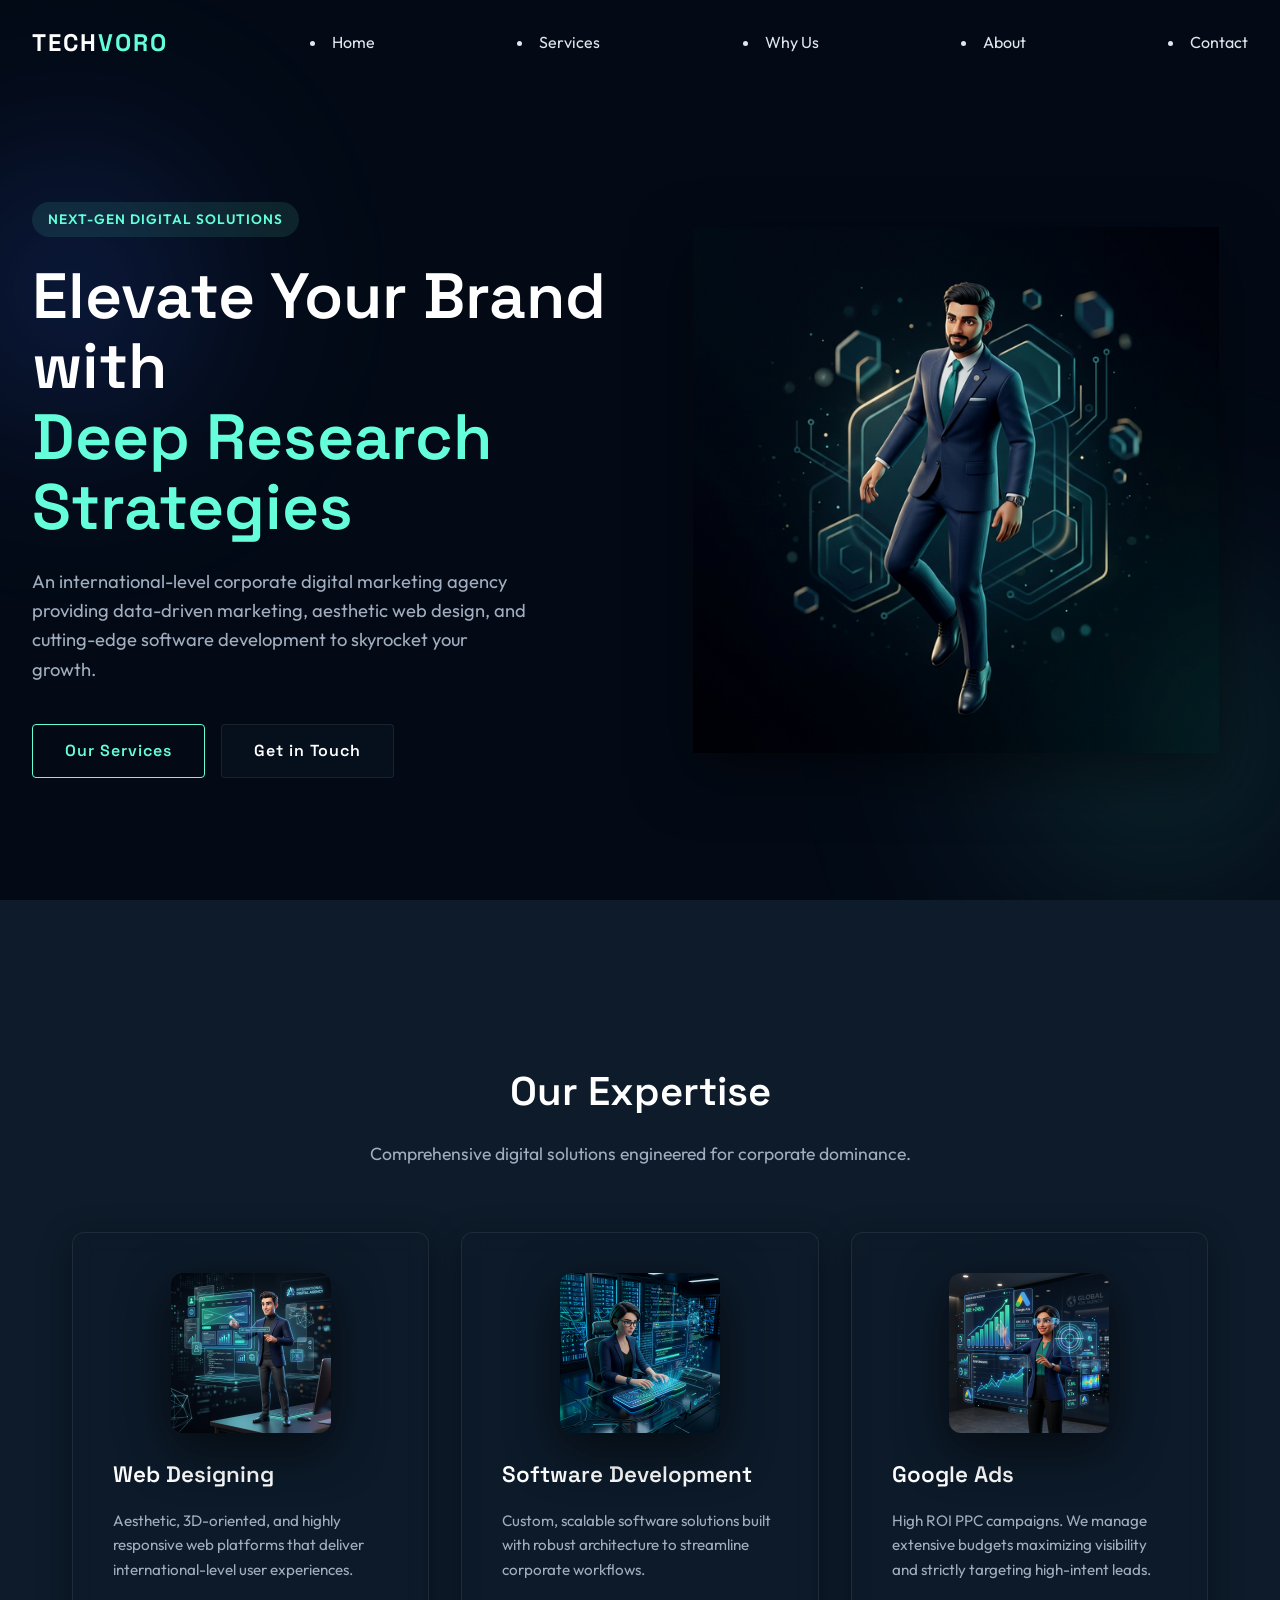
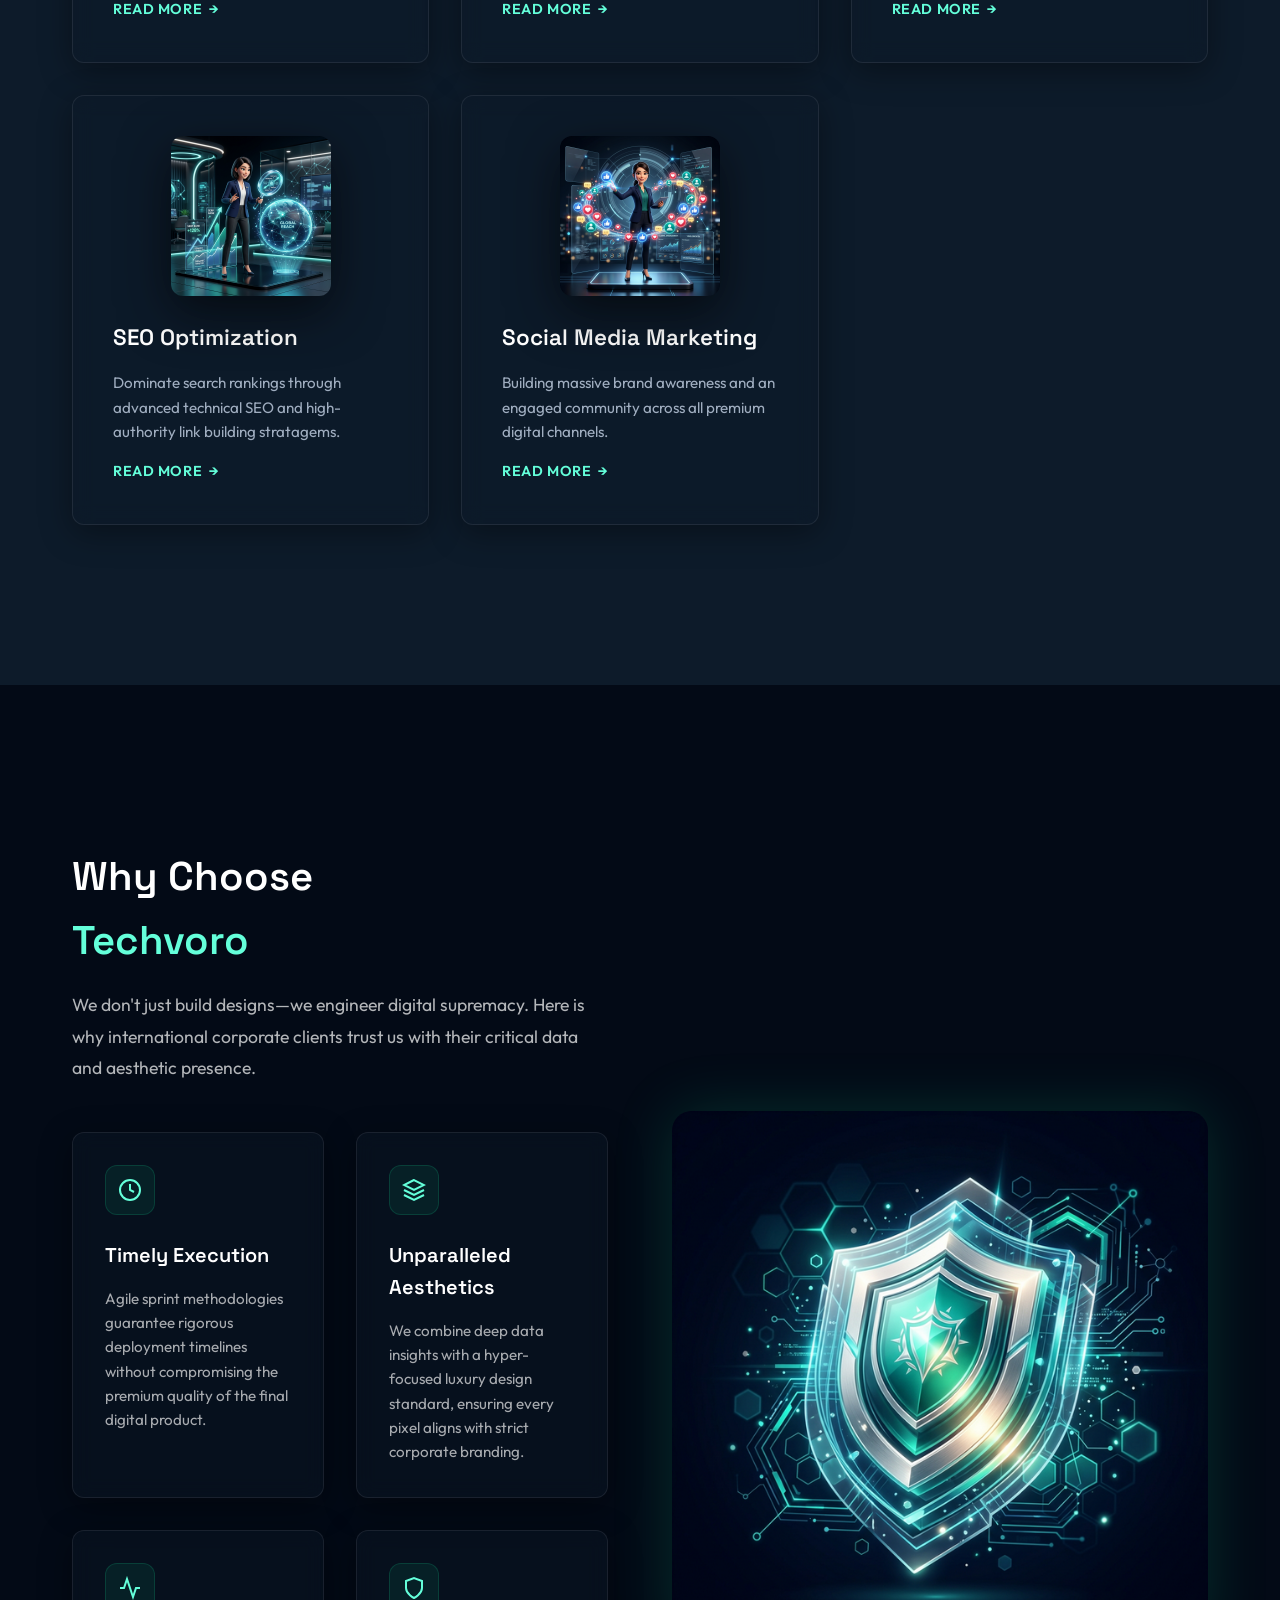
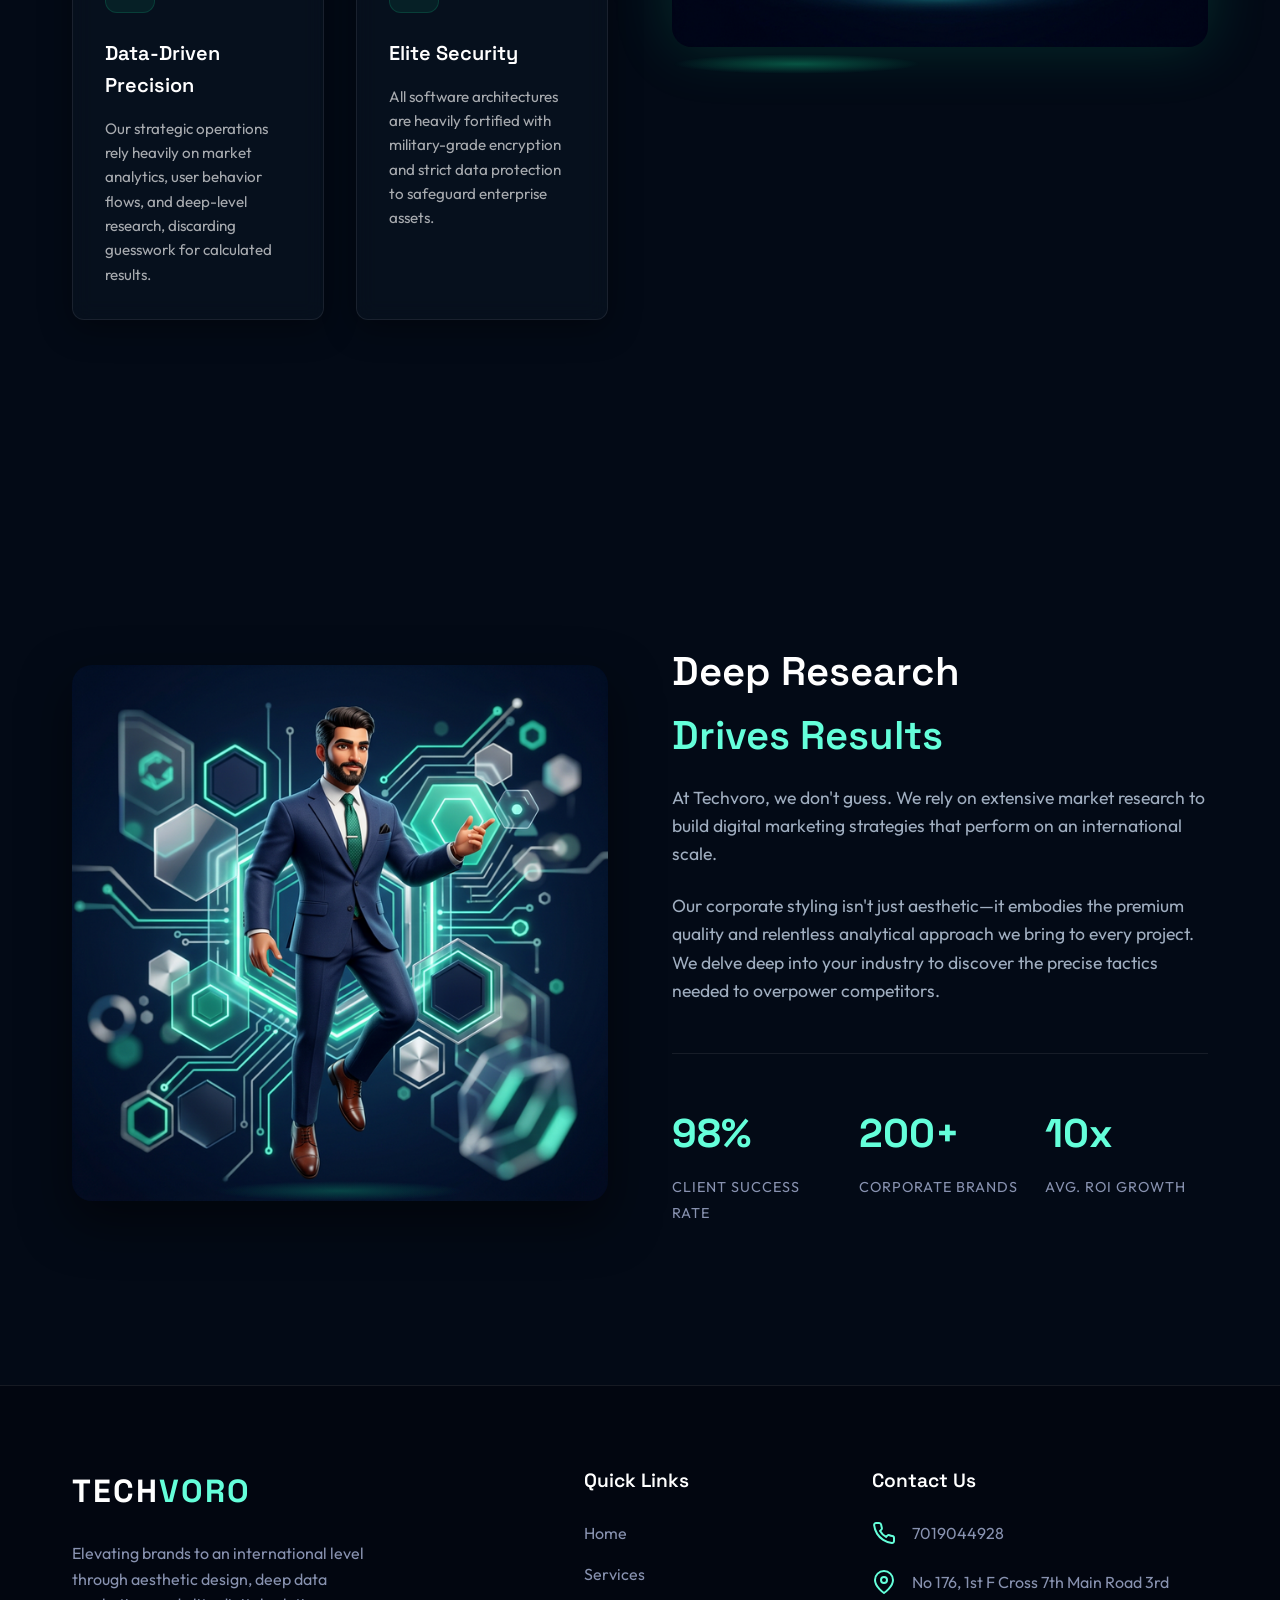
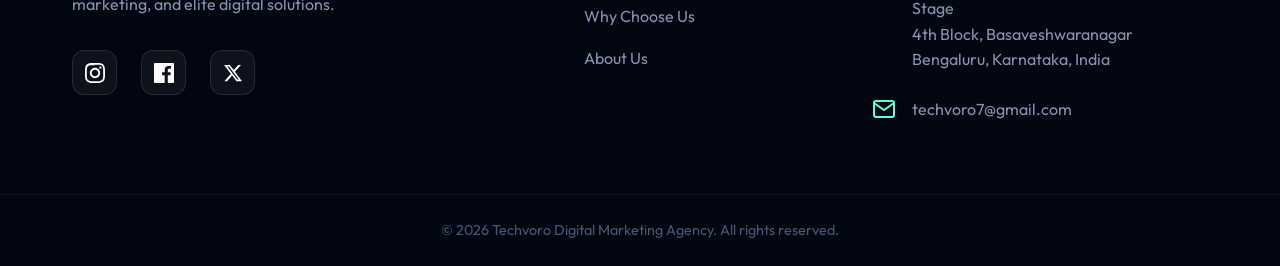
==== index.html @ 204bbf92 "Techvoro website - SEO optimized, techvoro.in domain" ====
<!DOCTYPE html>
<html lang="en">
<head>
    <meta charset="UTF-8">
    <meta name="viewport" content="width=device-width, initial-scale=1.0">

    <!-- ===== PRIMARY SEO TAGS ===== -->
    <title>Techvoro | #1 Web Designing & Digital Marketing Agency in Bangalore</title>
    <meta name="description" content="Techvoro is Bangalore's top digital marketing agency offering premium web designing, social media marketing, SEO optimization, Google Ads & software development. Get found on Google. Call 7019044928.">
    <meta name="keywords" content="web designing company Bangalore, website design Bangalore, digital marketing agency Bangalore, social media marketing Bangalore, SEO company Bangalore, Google Ads agency Bangalore, social media management Bangalore, software development Bangalore, website design company Basaveshwaranagar, best web design Bangalore, social media advertising Bangalore, Instagram marketing Bangalore, Facebook ads Bangalore, LinkedIn marketing Bangalore, local SEO Bangalore, website development company Bangalore">
    <meta name="author" content="Techvoro Digital Marketing Agency">
    <meta name="robots" content="index, follow">
    <meta name="language" content="English">
    <meta name="geo.region" content="IN-KA">
    <meta name="geo.placename" content="Bangalore, Karnataka, India">
    <meta name="geo.position" content="12.9716;77.5946">
    <meta name="ICBM" content="12.9716, 77.5946">

    <!-- ===== CANONICAL URL ===== -->
    <link rel="canonical" href="https://techvoro.in/">

    <!-- ===== OPEN GRAPH (Facebook/WhatsApp sharing) ===== -->
    <meta property="og:type" content="website">
    <meta property="og:url" content="https://techvoro.in/">
    <meta property="og:title" content="Techvoro | #1 Web Designing & Digital Marketing Agency in Bangalore">
    <meta property="og:description" content="Premium web design, social media marketing, SEO & Google Ads in Bangalore. 200+ brands elevated. Call 7019044928.">
    <meta property="og:image" content="https://techvoro.in/assets/images/og-image.png">
    <meta property="og:locale" content="en_IN">
    <meta property="og:site_name" content="Techvoro">

    <!-- ===== TWITTER CARD ===== -->
    <meta name="twitter:card" content="summary_large_image">
    <meta name="twitter:title" content="Techvoro | Digital Marketing Agency Bangalore">
    <meta name="twitter:description" content="Web designing, social media marketing & SEO in Bangalore. Get your business ranked on Google today.">

    <!-- ===== LOCAL BUSINESS JSON-LD SCHEMA ===== -->
    <script type="application/ld+json">
    {
      "@context": "https://schema.org",
      "@type": "LocalBusiness",
      "@id": "https://techvoro.in/",
      "name": "Techvoro Digital Marketing Agency",
      "alternateName": "Techvoro",
      "description": "Techvoro is a premium digital marketing agency in Bangalore offering web designing, social media marketing, SEO optimization, Google Ads management and software development services.",
      "url": "https://techvoro.in",
      "telephone": "+917019044928",
      "email": "techvoro7@gmail.com",
      "foundingDate": "2020",
      "address": {
        "@type": "PostalAddress",
        "streetAddress": "No 176, 1st F Cross 7th Main Road, 3rd Stage, 4th Block",
        "addressLocality": "Basaveshwaranagar",
        "addressRegion": "Karnataka",
        "postalCode": "560079",
        "addressCountry": "IN"
      },
      "geo": {
        "@type": "GeoCoordinates",
        "latitude": 12.9716,
        "longitude": 77.5946
      },
      "openingHoursSpecification": {
        "@type": "OpeningHoursSpecification",
        "dayOfWeek": ["Monday","Tuesday","Wednesday","Thursday","Friday","Saturday"],
        "opens": "09:00",
        "closes": "19:00"
      },
      "serviceArea": {
        "@type": "City",
        "name": "Bangalore"
      },
      "areaServed": ["Bangalore", "Basaveshwaranagar", "Bengaluru", "Karnataka", "India"],
      "priceRange": "₹₹",
      "currenciesAccepted": "INR",
      "paymentAccepted": "Cash, UPI, Bank Transfer",
      "sameAs": [
        "https://www.instagram.com/techvoro/"
      ],
      "hasOfferCatalog": {
        "@type": "OfferCatalog",
        "name": "Digital Marketing Services",
        "itemListElement": [
          {"@type": "Offer", "itemOffered": {"@type": "Service", "name": "Web Designing", "description": "Premium corporate website design with 3D elements, glassmorphism and dark themes"}},
          {"@type": "Offer", "itemOffered": {"@type": "Service", "name": "Social Media Marketing", "description": "Full social media management, content creation and paid advertising on Instagram, Facebook, LinkedIn"}},
          {"@type": "Offer", "itemOffered": {"@type": "Service", "name": "SEO Optimization", "description": "Technical SEO, on-page and off-page optimization to rank your website on Google"}},
          {"@type": "Offer", "itemOffered": {"@type": "Service", "name": "Google Ads", "description": "High-ROI PPC campaigns on Google Search and Display network"}},
          {"@type": "Offer", "itemOffered": {"@type": "Service", "name": "Software Development", "description": "Custom software, web apps and SaaS platform development"}}
        ]
      },
      "aggregateRating": {
        "@type": "AggregateRating",
        "ratingValue": "5.0",
        "bestRating": "5",
        "worstRating": "1",
        "ratingCount": "47"
      }
    }
    </script>

    <!-- ===== WEBSITE SCHEMA ===== -->
    <script type="application/ld+json">
    {
      "@context": "https://schema.org",
      "@type": "WebSite",
      "url": "https://techvoro.in",
      "name": "Techvoro",
      "description": "Digital Marketing Agency in Bangalore – Web Design, SEO, Social Media Marketing",
      "potentialAction": {
        "@type": "SearchAction",
        "target": "https://techvoro.in/?s={search_term_string}",
        "query-input": "required name=search_term_string"
      }
    }
    </script>

    <link rel="preconnect" href="https://fonts.googleapis.com">
    <link rel="preconnect" href="https://fonts.gstatic.com" crossorigin>
    <link href="https://fonts.googleapis.com/css2?family=Outfit:wght@300;400;600;700&family=Space+Grotesk:wght@400;600&display=swap" rel="stylesheet">
    <link rel="stylesheet" href="css/style.css">
    <script src="js/main.js" defer></script>
</head>
<body>

    <!-- Navigation -->
    <nav id="navbar" class="glass-nav">
        <div class="nav-container">
            <a href="#" class="logo">TECH<span>VORO</span></a>
                <li><a href="#home">Home</a></li>
                <li><a href="#services">Services</a></li>
                <li><a href="#why-us">Why Us</a></li>
                <li><a href="#about">About</a></li>
                <li><a href="#contact">Contact</a></li>
            </ul>
        </div>
    </nav>

    <!-- Hero Section -->
    <section id="home" class="hero-section">
        <div class="hero-background-elements">
            <!-- Decorative 3D elements will be added via CSS -->
            <div class="bg-shape circle"></div>
            <div class="bg-shape polygon"></div>
        </div>
        
        <div class="hero-content">
            <div class="hero-text fade-in-up">
                <div class="badge">Next-Gen Digital Solutions</div>
                <h1>Elevate Your Brand with <br><span class="accent">Deep Research Strategies</span></h1>
                <p>An international-level corporate digital marketing agency providing data-driven marketing, aesthetic web design, and cutting-edge software development to skyrocket your growth.</p>
                <div class="hero-actions">
                    <a href="#services" class="btn btn-primary">Our Services</a>
                    <a href="#contact" class="btn btn-secondary">Get in Touch</a>
                </div>
            </div>
            
            <div class="hero-graphics">
                <div class="avatar-container">
                    <div class="avatar-ring"></div>
                    <img src="assets/images/avatar.png" alt="Techvoro 3D Avatar" class="floating-avatar">
                    <div class="glow-underneath"></div>
                    <div class="chat-bubble">
                        <span class="typing-dot"></span><span class="typing-dot"></span><span class="typing-dot"></span>
                        <a href="https://wa.me/917019044928?text=Hey%20Techvoro,%20I'm%20interested%20in%20your%20services!" target="_blank" class="chat-text">Hey boss, how can I help you?</a>
                    </div>
                </div>
            </div>
        </div>
    </section>

    <!-- Services Section -->
    <section id="services" class="services-section section-padding">
        <div class="section-header text-center fade-in-up">
            <h2 class="section-title">Our Expertise</h2>
            <p class="section-subtitle">Comprehensive digital solutions engineered for corporate dominance.</p>
        </div>
        
        <div class="services-grid container">
            <!-- Service 1 -->
            <a href="web-designing.html" class="service-card-link">
                <div class="service-card glass-card fade-in-up" data-delay="100">
                    <div class="service-img-container">
                        <img src="assets/images/human_web_design.png" alt="Web Designing Company Bangalore - Techvoro" class="service-3d-img" loading="lazy">
                    </div>
                    <h3>Web Designing</h3>
                    <p>Aesthetic, 3D-oriented, and highly responsive web platforms that deliver international-level user experiences.</p>
                    <span class="read-more">Read More <span class="arrow">→</span></span>
                </div>
            </a>
            
            <!-- Service 2 -->
            <a href="software-development.html" class="service-card-link">
                <div class="service-card glass-card fade-in-up" data-delay="200">
                    <div class="service-img-container">
                        <img src="assets/images/human_software_dev.png" alt="Software Development Company Bangalore - Techvoro" class="service-3d-img" loading="lazy">
                    </div>
                    <h3>Software Development</h3>
                    <p>Custom, scalable software solutions built with robust architecture to streamline corporate workflows.</p>
                    <span class="read-more">Read More <span class="arrow">→</span></span>
                </div>
            </a>
            
            <!-- Service 3 -->
            <a href="google-ads.html" class="service-card-link">
                <div class="service-card glass-card fade-in-up" data-delay="300">
                    <div class="service-img-container">
                        <img src="assets/images/human_google_ads.png" alt="Google Ads Agency Bangalore - Techvoro" class="service-3d-img" loading="lazy">
                    </div>
                    <h3>Google Ads</h3>
                    <p>High ROI PPC campaigns. We manage extensive budgets maximizing visibility and strictly targeting high-intent leads.</p>
                    <span class="read-more">Read More <span class="arrow">→</span></span>
                </div>
            </a>
            
             <!-- Service 4 -->
            <a href="seo-optimization.html" class="service-card-link">
                <div class="service-card glass-card fade-in-up" data-delay="400">
                    <div class="service-img-container">
                        <img src="assets/images/human_seo.png" alt="SEO Company Bangalore - Techvoro" class="service-3d-img" loading="lazy">
                    </div>
                    <h3>SEO Optimization</h3>
                    <p>Dominate search rankings through advanced technical SEO and high-authority link building stratagems.</p>
                    <span class="read-more">Read More <span class="arrow">→</span></span>
                </div>
            </a>
            
             <!-- Service 5 -->
            <a href="social-media-marketing.html" class="service-card-link">
                <div class="service-card glass-card fade-in-up" data-delay="500">
                    <div class="service-img-container">
                        <img src="assets/images/human_smm.png" alt="Human Social Media Marketing 3D Icon" class="service-3d-img">
                    </div>
                    <h3>Social Media Marketing</h3>
                    <p>Building massive brand awareness and an engaged community across all premium digital channels.</p>
                    <span class="read-more">Read More <span class="arrow">→</span></span>
                </div>
            </a>
        </div>
    </section>

    <!-- Why Choose Us Section -->
    <section id="why-us" class="why-us-section section-padding">
        <div class="container why-us-container">
            <div class="why-us-content fade-in-up">
                <h2 class="section-title">Why Choose <br><span class="accent">Techvoro</span></h2>
                <p class="section-subtitle">We don't just build designs—we engineer digital supremacy. Here is why international corporate clients trust us with their critical data and aesthetic presence.</p>
                <div class="why-grid">
                    <div class="why-card glass-card">
                        <div class="icon-wrapper">
                            <svg viewBox="0 0 24 24" fill="none" stroke="currentColor" stroke-width="2"><circle cx="12" cy="12" r="10"></circle><polyline points="12 6 12 12 16 14"></polyline></svg>
                        </div>
                        <h3>Timely Execution</h3>
                        <p>Agile sprint methodologies guarantee rigorous deployment timelines without compromising the premium quality of the final digital product.</p>
                    </div>
                    <div class="why-card glass-card">
                        <div class="icon-wrapper">
                            <svg viewBox="0 0 24 24" fill="none" stroke="currentColor" stroke-width="2"><path d="M12 2L2 7l10 5 10-5-10-5zM2 17l10 5 10-5M2 12l10 5 10-5"></path></svg>
                        </div>
                        <h3>Unparalleled Aesthetics</h3>
                        <p>We combine deep data insights with a hyper-focused luxury design standard, ensuring every pixel aligns with strict corporate branding.</p>
                    </div>
                    <div class="why-card glass-card">
                        <div class="icon-wrapper">
                            <svg viewBox="0 0 24 24" fill="none" stroke="currentColor" stroke-width="2"><polyline points="22 12 18 12 15 21 9 3 6 12 2 12"></polyline></svg>
                        </div>
                        <h3>Data-Driven Precision</h3>
                        <p>Our strategic operations rely heavily on market analytics, user behavior flows, and deep-level research, discarding guesswork for calculated results.</p>
                    </div>
                    <div class="why-card glass-card">
                        <div class="icon-wrapper">
                            <svg viewBox="0 0 24 24" fill="none" stroke="currentColor" stroke-width="2"><path d="M12 22s8-4 8-10V5l-8-3-8 3v7c0 6 8 10 8 10z"></path></svg>
                        </div>
                        <h3>Elite Security</h3>
                        <p>All software architectures are heavily fortified with military-grade encryption and strict data protection to safeguard enterprise assets.</p>
                    </div>
                </div>
            </div>
            <div class="why-us-image-container fade-in-up" data-delay="300">
                <div class="interactive-shield-3d wrapper-3d" style="perspective: 1000px; transform-style: preserve-3d;">
                    <img src="assets/images/why_us_shield.png" alt="Premium 3D Tech Shield" class="shield-img" style="max-width: 100%; border-radius: 20px; box-shadow: 0 0 60px rgba(16, 185, 129, 0.2), inset 0 0 20px rgba(255, 255, 255, 0.05); transition: transform 0.5s ease-out;">
                    <div class="glow-underneath shield-glow" style="bottom: -20px; background: radial-gradient(ellipse at center, rgba(16, 185, 129, 0.4) 0%, rgba(0,0,0,0) 70%);"></div>
                </div>
            </div>
        </div>
    </section>

    <!-- Research / About Section -->
    <section id="about" class="about-section section-padding">
        <div class="container about-container">
            <div class="about-images fade-in-up">
                <!-- Luxury 3D Avatar -->
                <div class="avatar-container" style="pointer-events: none;">
                    <img src="assets/images/about_avatar.png" alt="Luxury 3D Avatar" style="max-width: 100%; border-radius: 20px; box-shadow: 0 20px 50px rgba(0,0,0,0.5);">
                    <div class="glow-underneath" style="bottom: 0px; background: radial-gradient(ellipse at center, rgba(16, 185, 129, 0.3) 0%, rgba(0,0,0,0) 70%);"></div>
                </div>
            </div>
            <div class="about-text fade-in-up">
                <h2 class="section-title">Deep Research <br> <span class="accent">Drives Results</span></h2>
                <p>At Techvoro, we don't guess. We rely on extensive market research to build digital marketing strategies that perform on an international scale.</p>
                <p>Our corporate styling isn't just aesthetic—it embodies the premium quality and relentless analytical approach we bring to every project. We delve deep into your industry to discover the precise tactics needed to overpower competitors.</p>
                
                <ul class="stats-list">
                    <li>
                        <span class="stat-num">98%</span>
                        <span class="stat-label">Client Success Rate</span>
                    </li>
                    <li>
                        <span class="stat-num">200+</span>
                        <span class="stat-label">Corporate Brands</span>
                    </li>
                    <li>
                        <span class="stat-num">10x</span>
                        <span class="stat-label">Avg. ROI Growth</span>
                    </li>
                </ul>
            </div>
        </div>
    </section>

    <!-- Contact & Footer Section -->
    <footer id="contact" class="footer-section">
        <div class="container footer-content fade-in-up">
            <div class="footer-brand">
                <h2 class="logo large-logo">TECH<span>VORO</span></h2>
                <p class="company-desc">Elevating brands to an international level through aesthetic design, deep data marketing, and elite digital solutions.</p>
                <!-- Horizontal Social Media Bar -->
                <div class="social-bar">
                    <a href="https://www.instagram.com/techvoro/" target="_blank" class="social-link" title="Instagram">
                        <svg viewBox="0 0 24 24"><path d="M12 2.163c3.204 0 3.584.012 4.85.07 3.252.148 4.771 1.691 4.919 4.919.058 1.265.069 1.645.069 4.849 0 3.205-.012 3.584-.069 4.849-.149 3.225-1.664 4.771-4.919 4.919-1.266.058-1.644.07-4.85.07-3.204 0-3.584-.012-4.849-.07-3.26-.149-4.771-1.699-4.919-4.92-.058-1.265-.07-1.644-.07-4.849 0-3.204.013-3.04.07-4.349.148-3.225 1.664-4.771 4.919-4.919 1.266-.057 1.645-.069 4.849-.069zm0-2.163c-3.259 0-3.667.014-4.947.072-4.358.2-6.78 2.618-6.98 6.98-.059 1.281-.073 1.689-.073 4.948 0 3.259.014 3.668.072 4.948.2 4.358 2.618 6.78 6.98 6.98 1.281.058 1.689.072 4.948.072 3.259 0 3.668-.014 4.948-.072 4.354-.2 6.782-2.618 6.979-6.98.059-1.28.073-1.689.073-4.948 0-3.259-.014-3.667-.072-4.947-.196-4.354-2.617-6.78-6.979-6.98-1.281-.059-1.69-.073-4.949-.073zm0 5.838c-3.403 0-6.162 2.759-6.162 6.162s2.759 6.163 6.162 6.163 6.162-2.759 6.162-6.163c0-3.403-2.759-6.162-6.162-6.162zm0 10.162c-2.209 0-4-1.79-4-4 0-2.209 1.791-4 4-4s4 1.791 4 4c0 2.21-1.791 4-4 4zm6.406-11.845c-.796 0-1.441.645-1.441 1.44s.645 1.44 1.441 1.44c.795 0 1.439-.645 1.439-1.44s-.644-1.44-1.439-1.44z"/></svg>
                    </a>
                    <a href="#" class="social-link" title="Facebook">
                        <svg viewBox="0 0 24 24"><path d="M22.675 0h-21.35c-.732 0-1.325.593-1.325 1.325v21.351c0 .731.593 1.324 1.325 1.324h11.495v-9.294h-3.128v-3.622h3.128v-2.671c0-3.1 1.893-4.788 4.659-4.788 1.325 0 2.463.099 2.795.143v3.24h-1.918c-1.504 0-1.795.715-1.795 1.763v2.313h3.587l-.467 3.622h-3.12v9.293h6.116c.73 0 1.323-.593 1.323-1.325v-21.35c0-.732-.593-1.325-1.325-1.325z"/></svg>
                    </a>
                    <a href="#" class="social-link" title="X (Twitter)">
                        <svg viewBox="0 0 24 24"><path d="M18.244 2.25h3.308l-7.227 8.26 8.502 11.24H16.17l-5.214-6.817L4.99 21.75H1.68l7.73-8.835L1.254 2.25H8.134l4.713 6.231zm-1.161 17.52h1.833L7.084 4.126H5.117z"/></svg>
                    </a>
                </div>
            </div>
            
            <div class="footer-links">
                <h4>Quick Links</h4>
                <ul>
                    <li><a href="#home">Home</a></li>
                    <li><a href="#services">Services</a></li>
                    <li><a href="#why-us">Why Choose Us</a></li>
                    <li><a href="#about">About Us</a></li>
                </ul>
            </div>
            
            <div class="footer-contact">
                <h4>Contact Us</h4>
                <div class="contact-item">
                    <svg class="contact-icon" viewBox="0 0 24 24" fill="none" stroke="currentColor" stroke-width="2"><path d="M22 16.92v3a2 2 0 0 1-2.18 2 19.79 19.79 0 0 1-8.63-3.07 19.5 19.5 0 0 1-6-6 19.79 19.79 0 0 1-3.07-8.67A2 2 0 0 1 4.11 2h3a2 2 0 0 1 2 1.72 12.84 12.84 0 0 0 .7 2.81 2 2 0 0 1-.45 2.11L8.09 9.91a16 16 0 0 0 6 6l1.27-1.27a2 2 0 0 1 2.11-.45 12.84 12.84 0 0 0 2.81.7A2 2 0 0 1 22 16.92z"></path></svg>
                    <span>7019044928</span>
                </div>
                <div class="contact-item">
                    <svg class="contact-icon" viewBox="0 0 24 24" fill="none" stroke="currentColor" stroke-width="2"><path d="M21 10c0 7-9 13-9 13s-9-6-9-13a9 9 0 0 1 18 0z"></path><circle cx="12" cy="10" r="3"></circle></svg>
                    <span>No 176, 1st F Cross 7th Main Road 3rd Stage<br>4th Block, Basaveshwaranagar<br>Bengaluru, Karnataka, India</span>
                </div>
                <div class="contact-item">
                    <svg class="contact-icon" viewBox="0 0 24 24" fill="none" stroke="currentColor" stroke-width="2"><path d="M4 4h16c1.1 0 2 .9 2 2v12c0 1.1-.9 2-2 2H4c-1.1 0-2-.9-2-2V6c0-1.1.9-2 2-2z"></path><polyline points="22,6 12,13 2,6"></polyline></svg>
                    <a href="mailto:techvoro7@gmail.com" style="color: inherit; text-decoration: none;">techvoro7@gmail.com</a>
                </div>
            </div>
        </div>
        
        <div class="footer-bottom">
            <p>&copy; 2026 Techvoro Digital Marketing Agency. All rights reserved.</p>
        </div>
    </footer>

</body>
</html>
---- css/style.css ----
/* ==================================
   VARIABLES & GLOBALS
   ================================== */
:root {
    /* Colors */
    --color-bg: #030a16;
    --color-bg-light: #0d1b2a;
    --color-text: #e0e6ed;
    --color-heading: #ffffff;
    --color-accent: #64ffda; /* Emerald/Teal */
    --color-accent-dark: #1b4e52;
    --color-primary: #1e3a8a; /* Deep Blue */
    
    /* Glassmorphism */
    --glass-bg: rgba(13, 27, 42, 0.4);
    --glass-border: rgba(255, 255, 255, 0.08);
    --glass-shadow: 0 8px 32px 0 rgba(0, 0, 0, 0.37);
    
    /* Typography */
    --font-primary: 'Outfit', sans-serif;
    --font-secondary: 'Space Grotesk', sans-serif;
    
    /* Spacing */
    --spacing-sm: 1rem;
    --spacing-md: 2.5rem;
    --spacing-lg: 5rem;
    --spacing-xl: 10rem;
}

* {
    margin: 0;
    padding: 0;
    box-sizing: border-box;
}

html {
    scroll-behavior: smooth;
    font-size: 16px;
}

body {
    background-color: var(--color-bg);
    color: var(--color-text);
    font-family: var(--font-primary);
    line-height: 1.6;
    overflow-x: hidden;
}

h1, h2, h3, h4, h5, h6 {
    color: var(--color-heading);
    font-family: var(--font-secondary);
    font-weight: 600;
}

a {
    text-decoration: none;
    color: inherit;
}

ul {
    list-style: none;
}

.container {
    max-width: 1200px;
    margin: 0 auto;
    padding: 0 2rem;
}

.section-padding {
    padding: var(--spacing-xl) 0;
}

.text-center {
    text-align: center;
}

.accent {
    color: var(--color-accent);
}

/* ==================================
   COMPONENTS
   ================================== */

.btn {
    display: inline-block;
    padding: 0.8rem 2rem;
    border-radius: 4px;
    font-weight: 600;
    font-family: var(--font-secondary);
    letter-spacing: 1px;
    transition: all 0.3s cubic-bezier(0.25, 0.46, 0.45, 0.94);
    position: relative;
    overflow: hidden;
    z-index: 1;
}

.btn-primary {
    background: transparent;
    color: var(--color-accent);
    border: 1px solid var(--color-accent);
}

.btn-primary:hover {
    background: rgba(100, 255, 218, 0.1);
    box-shadow: 0 0 15px rgba(100, 255, 218, 0.3);
    transform: translateY(-3px);
}

.btn-secondary {
    background: var(--glass-bg);
    border: 1px solid var(--glass-border);
    color: var(--color-heading);
}

.btn-secondary:hover {
    background: rgba(255, 255, 255, 0.05);
    transform: translateY(-3px);
}

.badge {
    display: inline-block;
    padding: 0.4rem 1rem;
    background: rgba(100, 255, 218, 0.1);
    color: var(--color-accent);
    border-radius: 50px;
    font-size: 0.85rem;
    font-weight: 600;
    margin-bottom: 1.5rem;
    letter-spacing: 1px;
    text-transform: uppercase;
}

.glass-card {
    background: var(--glass-bg);
    backdrop-filter: blur(10px);
    -webkit-backdrop-filter: blur(10px);
    border: 1px solid var(--glass-border);
    border-radius: 12px;
    box-shadow: var(--glass-shadow);
}

/* ==================================
   NAVIGATION
   ================================== */
.glass-nav {
    position: fixed;
    top: 0;
    width: 100%;
    z-index: 100;
    padding: 1.5rem 0;
    transition: all 0.4s ease;
    background: transparent;
}

.glass-nav.scrolled {
    background: rgba(3, 10, 22, 0.8);
    backdrop-filter: blur(12px);
    -webkit-backdrop-filter: blur(12px);
    padding: 1rem 0;
    border-bottom: 1px solid var(--glass-border);
}

.nav-container {
    max-width: 1400px;
    margin: 0 auto;
    padding: 0 2rem;
    display: flex;
    justify-content: space-between;
    align-items: center;
}

.logo {
    font-family: var(--font-secondary);
    font-size: 1.5rem;
    font-weight: 700;
    letter-spacing: 2px;
    color: var(--color-heading);
}

.logo span {
    color: var(--color-accent);
}

.nav-links {
    display: flex;
    gap: 2.5rem;
}

.nav-links a {
    font-size: 0.95rem;
    font-weight: 600;
    color: var(--color-text);
    transition: color 0.3s ease;
    position: relative;
}

.nav-links a::after {
    content: '';
    position: absolute;
    width: 0;
    height: 2px;
    bottom: -5px;
    left: 0;
    background-color: var(--color-accent);
    transition: width 0.3s ease;
}

.nav-links a:hover {
    color: var(--color-accent);
}

.nav-links a:hover::after {
    width: 100%;
}

/* ==================================
   HERO SECTION
   ================================== */
.hero-section {
    position: relative;
    min-height: 100vh;
    display: flex;
    align-items: center;
    padding-top: 80px; /* Offset for nav */
    overflow: hidden;
}

.hero-background-elements {
    position: absolute;
    top: 0;
    left: 0;
    width: 100%;
    height: 100%;
    z-index: -1;
    overflow: hidden;
}

/* Abstract glowing shapes in background */
.bg-shape {
    position: absolute;
    filter: blur(80px);
    opacity: 0.5;
    z-index: -1;
    animation: drift 20s infinite alternate ease-in-out;
}

.circle {
    width: 400px;
    height: 400px;
    background: radial-gradient(circle, var(--color-primary) 0%, transparent 70%);
    top: 10%;
    left: -10%;
}

.polygon {
    width: 500px;
    height: 500px;
    background: radial-gradient(circle, var(--color-accent-dark) 0%, transparent 70%);
    bottom: -10%;
    right: -10%;
    animation-delay: -5s;
}

.hero-content {
    max-width: 1400px;
    margin: 0 auto;
    padding: 0 2rem;
    display: grid;
    grid-template-columns: 1fr 1fr;
    gap: 3rem;
    align-items: center;
    width: 100%;
    position: relative;
    z-index: 10;
}

.hero-text h1 {
    font-size: clamp(3rem, 5vw, 4.5rem);
    line-height: 1.1;
    margin-bottom: 1.5rem;
}

.hero-text p {
    font-size: 1.15rem;
    color: #a0aec0;
    max-width: 500px;
    margin-bottom: 2.5rem;
}

.hero-actions {
    display: flex;
    gap: 1rem;
}

/* 3D Avatar Area */
.hero-graphics {
    position: relative;
    display: flex;
    justify-content: center;
    align-items: center;
    height: 600px; /* fixed height for float effect */
}

.avatar-container {
    position: relative;
    width: 100%;
    height: 100%;
    display: flex;
    justify-content: center;
    align-items: center;
    perspective: 1000px;
    cursor: pointer;
}

.avatar-ring {
    position: absolute;
    width: 380px;
    height: 380px;
    border-radius: 50%;
    border: 2px dashed var(--color-accent);
    opacity: 0;
    transform: scale(0.5) rotate(0deg);
    transition: all 0.6s cubic-bezier(0.175, 0.885, 0.32, 1.275);
    z-index: 0;
    pointer-events: none;
}

.avatar-container:hover .avatar-ring {
    opacity: 0.8;
    transform: scale(1) rotate(180deg);
    box-shadow: 0 0 40px rgba(100, 255, 218, 0.2), inset 0 0 40px rgba(100, 255, 218, 0.2);
    animation: spinRing 20s linear infinite forwards;
}

@keyframes spinRing {
    100% { transform: scale(1) rotate(540deg); }
}

.floating-avatar {
    max-width: 90%;
    max-height: 100%;
    object-fit: contain;
    animation: float 6s ease-in-out infinite;
    filter: drop-shadow(0 20px 30px rgba(0,0,0,0.5));
    transform-style: preserve-3d;
    z-index: 2;
    transition: filter 0.5s ease;
}

.avatar-container:hover .floating-avatar {
    filter: drop-shadow(0 0 30px rgba(100, 255, 218, 0.6));
}

.chat-bubble {
    position: absolute;
    top: 15%;
    right: 5%;
    background: rgba(3, 10, 22, 0.85);
    backdrop-filter: blur(12px);
    border: 1px solid var(--color-accent);
    padding: 1.2rem 1.5rem;
    border-radius: 20px 20px 20px 0;
    color: var(--color-heading);
    font-family: var(--font-primary);
    font-weight: 500;
    font-size: 1.1rem;
    box-shadow: 0 10px 25px rgba(0,0,0,0.5), 0 0 15px rgba(100, 255, 218, 0.2);
    opacity: 0;
    transform: translateY(20px) scale(0.8);
    transition: all 0.5s cubic-bezier(0.175, 0.885, 0.32, 1.275);
    z-index: 10;
    pointer-events: none;
    max-width: 250px;
}

.avatar-container:hover .chat-bubble {
    opacity: 1;
    transform: translateY(0) scale(1);
    transition-delay: 0.3s;
    pointer-events: auto; /* Allow clicking the link when visible */
}

.chat-text {
    display: inline-block;
    color: var(--color-heading);
    text-decoration: none;
    opacity: 0;
    transition: opacity 0.3s ease, color 0.3s ease;
    transition-delay: 1.2s; /* shows after typing dots */
}

.chat-text:hover {
    color: var(--color-accent);
}

.avatar-container:hover .chat-text {
    opacity: 1;
}

.typing-dot {
    display: inline-block;
    width: 6px;
    height: 6px;
    background: var(--color-accent);
    border-radius: 50%;
    margin-right: 4px;
    animation: typing 1.4s infinite ease-in-out both;
    position: absolute;
    top: 50%;
    transform: translateY(-50%);
}

.typing-dot:nth-child(1) { left: 20px; animation-delay: -0.32s; }
.typing-dot:nth-child(2) { left: 32px; animation-delay: -0.16s; }
.typing-dot:nth-child(3) { left: 44px; animation-delay: 0s; }

.avatar-container:hover .typing-dot {
    opacity: 0;
    transition: opacity 0.3s ease;
    transition-delay: 1s; /* fade out typing dots */
}

@keyframes typing {
    0%, 80%, 100% { transform: scale(0); }
    40% { transform: scale(1); }
}

.glow-underneath {
    position: absolute;
    bottom: 50px;
    width: 250px;
    height: 20px;
    background: radial-gradient(ellipse at center, rgba(100, 255, 218, 0.4) 0%, rgba(0,0,0,0) 70%);
    border-radius: 50%;
    animation: pulseGlow 6s ease-in-out infinite;
}

/* ==================================
   SERVICES SECTION
   ================================== */
.services-section {
    position: relative;
    background-color: var(--color-bg-light);
}

.service-card-link {
    text-decoration: none;
    color: inherit;
    display: block;
    border-radius: 20px;
    transition: transform 0.4s ease;
}

.service-card-link:hover {
    transform: translateY(-5px);
}

.section-header {
    margin-bottom: 4rem;
}

.section-title {
    font-size: 2.5rem;
    margin-bottom: 1rem;
}

.section-subtitle {
    color: #a0aec0;
    font-size: 1.1rem;
}

.services-grid {
    display: grid;
    grid-template-columns: repeat(auto-fit, minmax(320px, 1fr));
    gap: 2rem;
}

.service-card {
    padding: 2.5rem;
    transition: transform 0.4s cubic-bezier(0.175, 0.885, 0.32, 1.275), box-shadow 0.4s ease;
    cursor: pointer;
    position: relative;
    overflow: hidden;
}

.service-card::before {
    content: '';
    position: absolute;
    top: 0;
    left: 0;
    width: 100%;
    height: 100%;
    background: linear-gradient(135deg, rgba(100,255,218,0.05) 0%, transparent 100%);
    opacity: 0;
    transition: opacity 0.4s ease;
}

.service-card:hover {
    transform: translateY(-10px) scale(1.02);
    box-shadow: 0 20px 40px rgba(0,0,0,0.4);
    border-color: rgba(100, 255, 218, 0.3);
}

.service-card:hover::before {
    opacity: 1;
}

.service-img-container {
    height: 160px;
    margin-bottom: 1.5rem;
    display: flex;
    justify-content: center;
    align-items: center;
    perspective: 1000px;
}

.service-3d-img {
    max-height: 100%;
    max-width: 100%;
    object-fit: contain;
    filter: drop-shadow(0 15px 25px rgba(0,0,0,0.6));
    transition: transform 0.6s cubic-bezier(0.175, 0.885, 0.32, 1.275), filter 0.6s ease;
    transform-style: preserve-3d;
    border-radius: 12px;
}

.service-card:hover .service-3d-img {
    transform: translateY(-20px) scale(1.15) rotateY(15deg) rotateX(10deg);
    filter: drop-shadow(0 30px 40px rgba(100, 255, 218, 0.25));
}

.service-card h3 {
    font-size: 1.4rem;
    margin-bottom: 1rem;
}

.service-card p {
    color: #a0aec0;
    font-size: 0.95rem;
}

/* ==================================
   WHY CHOOSE US SECTION
   ================================== */
.why-us-section {
    position: relative;
    z-index: 10;
}

.why-us-container {
    display: grid;
    grid-template-columns: 1fr 1fr;
    gap: 4rem;
    align-items: center;
}

.why-us-content .section-subtitle {
    margin-bottom: 3rem;
    font-size: 1.1rem;
    color: rgba(255, 255, 255, 0.7);
    line-height: 1.8;
}

.why-grid {
    display: grid;
    grid-template-columns: 1fr 1fr;
    gap: 2rem;
}

.why-card {
    padding: 2rem;
    position: relative;
    overflow: hidden;
    transition: transform 0.3s ease, box-shadow 0.3s ease;
}

.why-card:hover {
    transform: translateY(-5px);
    box-shadow: 0 10px 30px rgba(0,0,0,0.5), inset 0 0 15px rgba(16, 185, 129, 0.1);
}

.why-card::before {
    content: '';
    position: absolute;
    top: 0;
    left: 0;
    width: 2px;
    height: 0;
    background: var(--color-accent);
    transition: height 0.4s ease;
}

.why-card:hover::before {
    height: 100%;
}

.icon-wrapper {
    width: 50px;
    height: 50px;
    border-radius: 12px;
    background: rgba(16, 185, 129, 0.1);
    display: flex;
    align-items: center;
    justify-content: center;
    margin-bottom: 1.5rem;
    border: 1px solid rgba(16, 185, 129, 0.2);
}

.icon-wrapper svg {
    width: 24px;
    height: 24px;
    color: var(--color-accent);
}

.why-card h3 {
    font-size: 1.25rem;
    margin-bottom: 1rem;
    color: var(--color-heading);
}

.why-card p {
    font-size: 0.95rem;
    color: rgba(255, 255, 255, 0.65);
    line-height: 1.6;
    margin: 0;
}

.interactive-shield-3d {
    position: relative;
    animation: float 6s ease-in-out infinite;
}

.shield-img:hover {
    transform: scale(1.05) rotateY(10deg);
}

/* ==================================
   ABOUT / RESEARCH SECTION
   ================================== */
.about-section {
    background: var(--color-bg);
}

.about-container {
    display: grid;
    grid-template-columns: 1fr 1fr;
    gap: 4rem;
    align-items: center;
}

.abstract-chart {
    height: 400px;
    position: relative;
    padding: 2rem;
    display: flex;
    align-items: flex-end;
    gap: 2rem;
    justify-content: center;
}

.bar {
    width: 60px;
    border-radius: 8px 8px 0 0;
    background: linear-gradient(180deg, var(--color-accent) 0%, rgba(100,255,218,0) 100%);
    box-shadow: 0 0 20px rgba(100,255,218,0.2);
    animation: growBar 3s ease-out forwards infinite alternate;
}

.bar-1 { height: 60%; animation-delay: 0s; }
.bar-2 { height: 85%; animation-delay: 1s; }
.bar-3 { height: 40%; animation-delay: 2s; }

.about-text p {
    color: #a0aec0;
    margin-bottom: 1.5rem;
    font-size: 1.1rem;
}

.stats-list {
    display: grid;
    grid-template-columns: repeat(3, 1fr);
    gap: 1.5rem;
    margin-top: 3rem;
    padding-top: 3rem;
    border-top: 1px solid var(--glass-border);
}

.stat-num {
    display: block;
    font-size: 2.5rem;
    font-family: var(--font-secondary);
    font-weight: 700;
    color: var(--color-accent);
    margin-bottom: 0.5rem;
}

.stat-label {
    color: #8892b0;
    font-size: 0.9rem;
    text-transform: uppercase;
    letter-spacing: 1px;
}

/* ==================================
   FOOTER / CONTACT SECTION
   ================================== */
.footer-section {
    background: #020610;
    border-top: 1px solid var(--glass-border);
    padding-top: var(--spacing-lg);
    position: relative;
}

.footer-content {
    display: grid;
    grid-template-columns: 2fr 1fr 1.5fr;
    gap: 4rem;
    margin-bottom: 3rem;
}

.large-logo {
    font-size: 2rem;
    margin-bottom: 1.5rem;
}

.company-desc {
    color: #8892b0;
    max-width: 300px;
}

.footer-links h4, .footer-contact h4 {
    color: var(--color-heading);
    margin-bottom: 1.5rem;
    font-size: 1.2rem;
}

.footer-links ul li {
    margin-bottom: 1rem;
}

.footer-links ul li a {
    color: #8892b0;
    transition: color 0.3s ease;
}

.footer-links ul li a:hover {
    color: var(--color-accent);
}

.contact-item {
    display: flex;
    align-items: flex-start;
    gap: 1rem;
    margin-bottom: 1.5rem;
    color: #8892b0;
}

.contact-icon {
    width: 24px;
    height: 24px;
    color: var(--color-accent);
    flex-shrink: 0;
}

.footer-bottom {
    text-align: center;
    padding: 1.5rem;
    border-top: 1px solid rgba(255,255,255,0.05);
    color: #495670;
    font-size: 0.9rem;
}

/* ==================================
   READ MORE LINK
   ================================== */
.read-more {
    display: inline-flex;
    align-items: center;
    gap: 0.4rem;
    margin-top: 1rem;
    color: var(--color-accent);
    font-size: 0.9rem;
    font-weight: 600;
    letter-spacing: 0.04em;
    text-transform: uppercase;
    transition: gap 0.3s ease, opacity 0.3s ease;
}

.read-more .arrow {
    display: inline-block;
    transition: transform 0.3s ease;
}

.service-card:hover .read-more .arrow {
    transform: translateX(5px);
}

.service-card:hover .read-more {
    gap: 0.7rem;
    opacity: 0.9;
}

/* ==================================
   ANIMATIONS & KEYFRAMES
   ================================== */

@keyframes float {
    0% { transform: translateY(0px) rotate(0deg); }
    50% { transform: translateY(-20px) rotate(2deg); }
    100% { transform: translateY(0px) rotate(0deg); }
}

@keyframes pulseGlow {
    0% { transform: scale(1); opacity: 0.5; }
    50% { transform: scale(1.2); opacity: 0.8; }
    100% { transform: scale(1); opacity: 0.5; }
}

@keyframes bounce {
    0%, 100% { transform: translateY(0); }
    50% { transform: translateY(10px); }
}

@keyframes drift {
    0% { transform: translate(0, 0) scale(1); }
    100% { transform: translate(50px, 30px) scale(1.2); }
}

@keyframes growBar {
    0% { opacity: 0.5; transform: scaleY(0.8); }
    100% { opacity: 1; transform: scaleY(1); }
}

/* Scroll Reveal Classes added by JS */
.fade-in-up {
    opacity: 0;
    transform: translateY(40px);
    transition: opacity 0.8s ease-out, transform 0.8s cubic-bezier(0.165, 0.84, 0.44, 1);
}

.fade-in-up.visible {
    opacity: 1;
    transform: translateY(0);
}

/* ==================================
   RESPONSIVE DESIGN
   ================================== */
@media screen and (max-width: 968px) {
    .hero-content {
        grid-template-columns: 1fr;
        text-align: center;
        padding-top: 5rem;
    }
    
    .hero-actions {
        justify-content: center;
    }
    
    .hero-text p {
        margin: 0 auto 2.5rem auto;
    }
    
    .about-container {
        grid-template-columns: 1fr;
    }
    
    .about-images {
        order: -1;
    }
    
    .footer-content {
        grid-template-columns: 1fr;
        gap: 2.5rem;
    }
}

@media screen and (max-width: 768px) {
    .nav-links {
        display: none; /* Add hamburger menu logic for real site */
    }
    
    .stats-list {
        grid-template-columns: 1fr;
        text-align: center;
    }
}

/* ==================================
   SOCIAL MEDIA BAR
   ================================== */
.social-bar {
    display: flex;
    flex-direction: row;
    gap: 1.5rem;
    margin-top: 2rem;
    animation: fadeIn 1s ease-out;
}

.social-link {
    width: 45px;
    height: 45px;
    background: rgba(255, 255, 255, 0.05);
    backdrop-filter: blur(10px);
    -webkit-backdrop-filter: blur(10px);
    border: 1px solid rgba(255, 255, 255, 0.1);
    border-radius: 12px;
    display: flex;
    align-items: center;
    justify-content: center;
    color: #fff;
    transition: all 0.3s ease;
    text-decoration: none;
}

.social-link:hover {
    background: rgba(16, 185, 129, 0.2);
    border-color: var(--color-accent);
    color: var(--color-accent);
    transform: translateY(-5px);
    box-shadow: 0 5px 15px rgba(16, 185, 129, 0.3);
}

.social-link svg {
    width: 20px;
    height: 20px;
    fill: currentColor;
}

@keyframes fadeIn {
    from { opacity: 0; transform: translateX(-20px); }
    to { opacity: 1; transform: translateX(0); }
}

@media screen and (max-width: 768px) {
    .social-bar {
        margin-top: 1.5rem;
        gap: 1rem;
    }
    
    .social-link {
        width: 40px;
        height: 40px;
    }
}
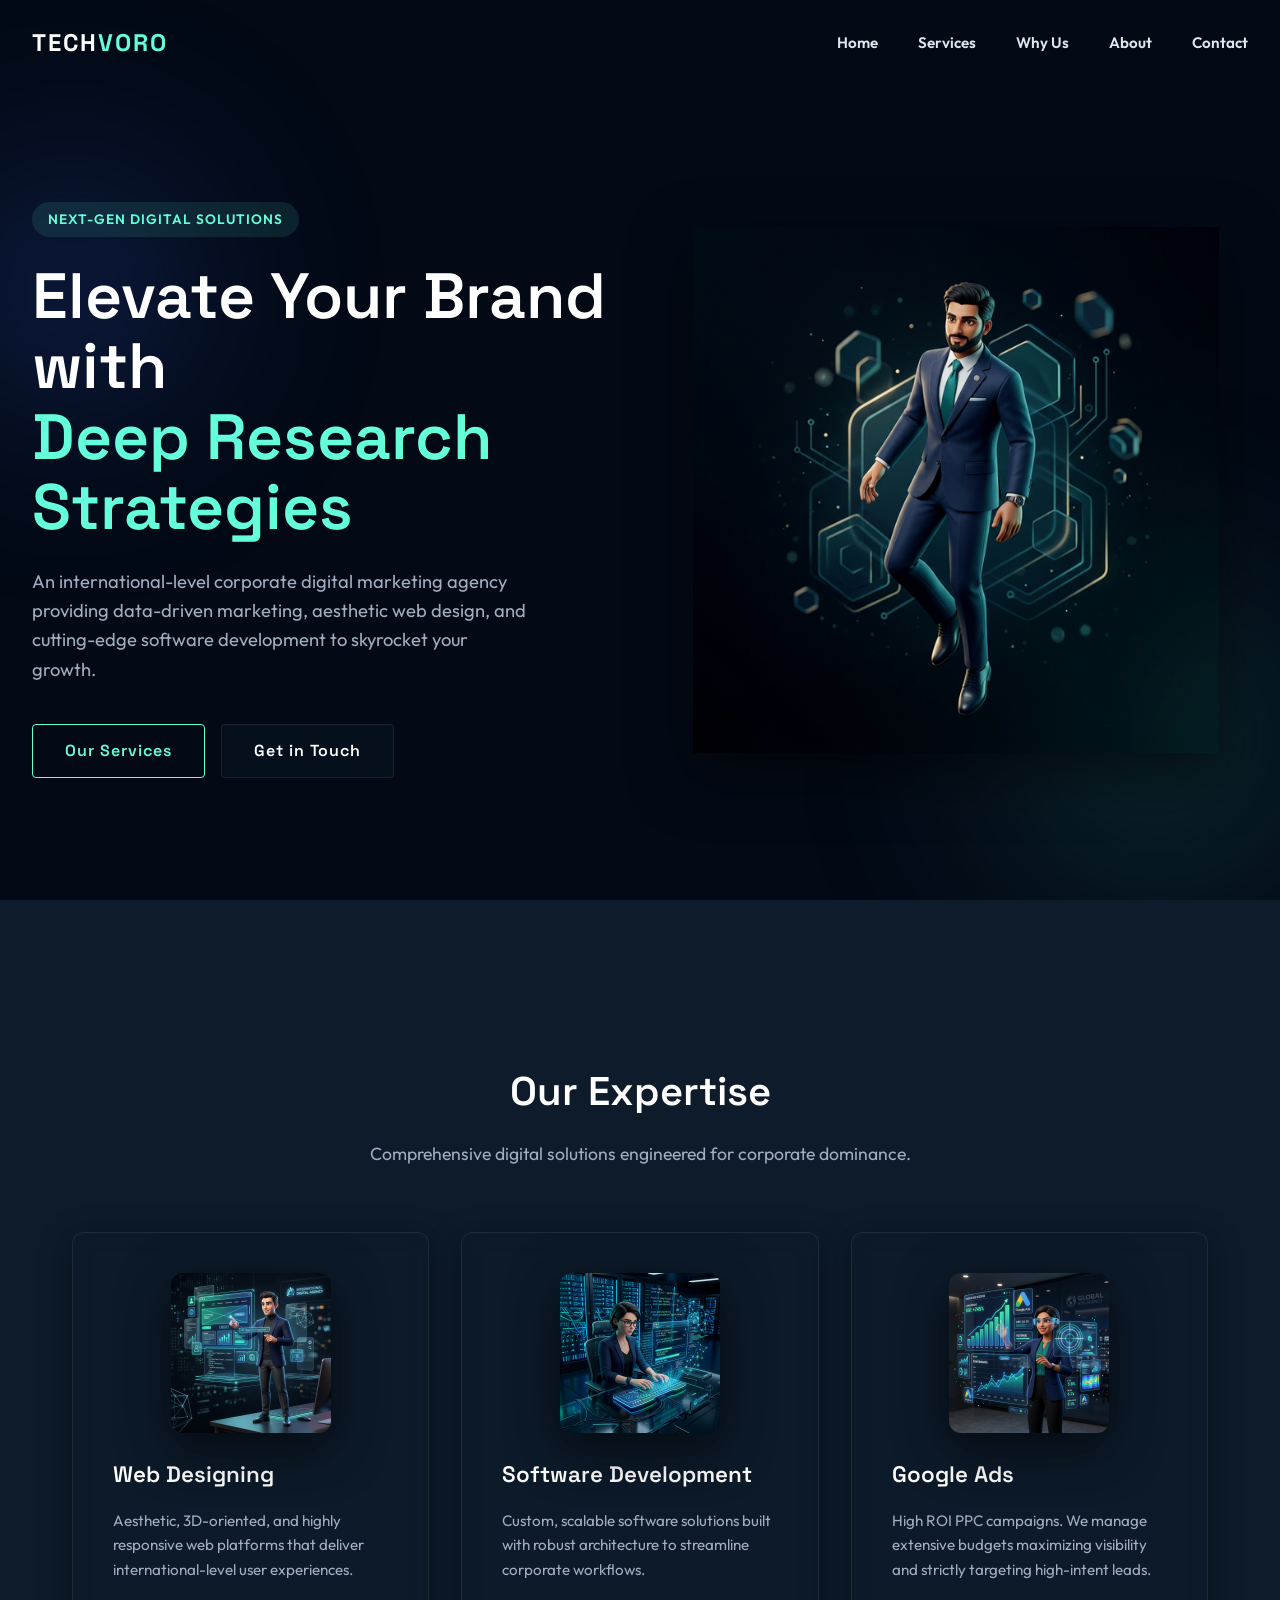
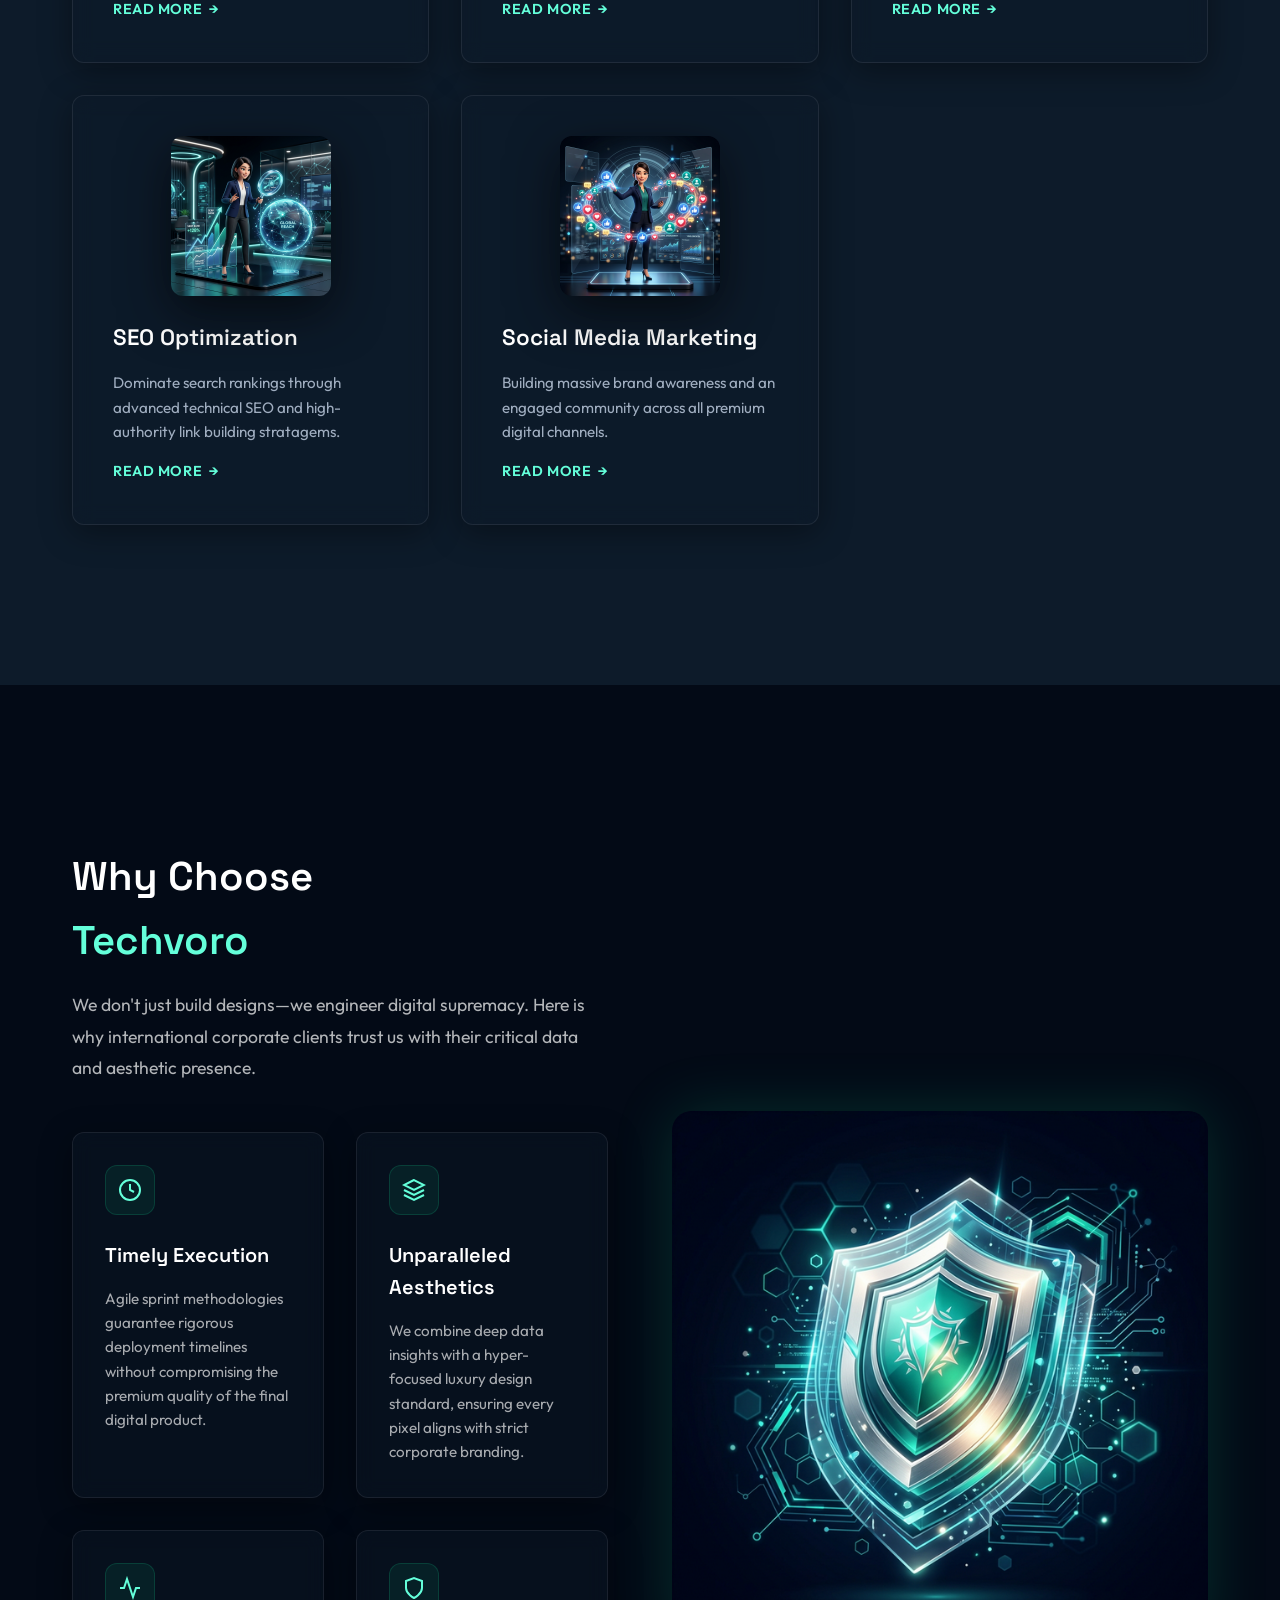
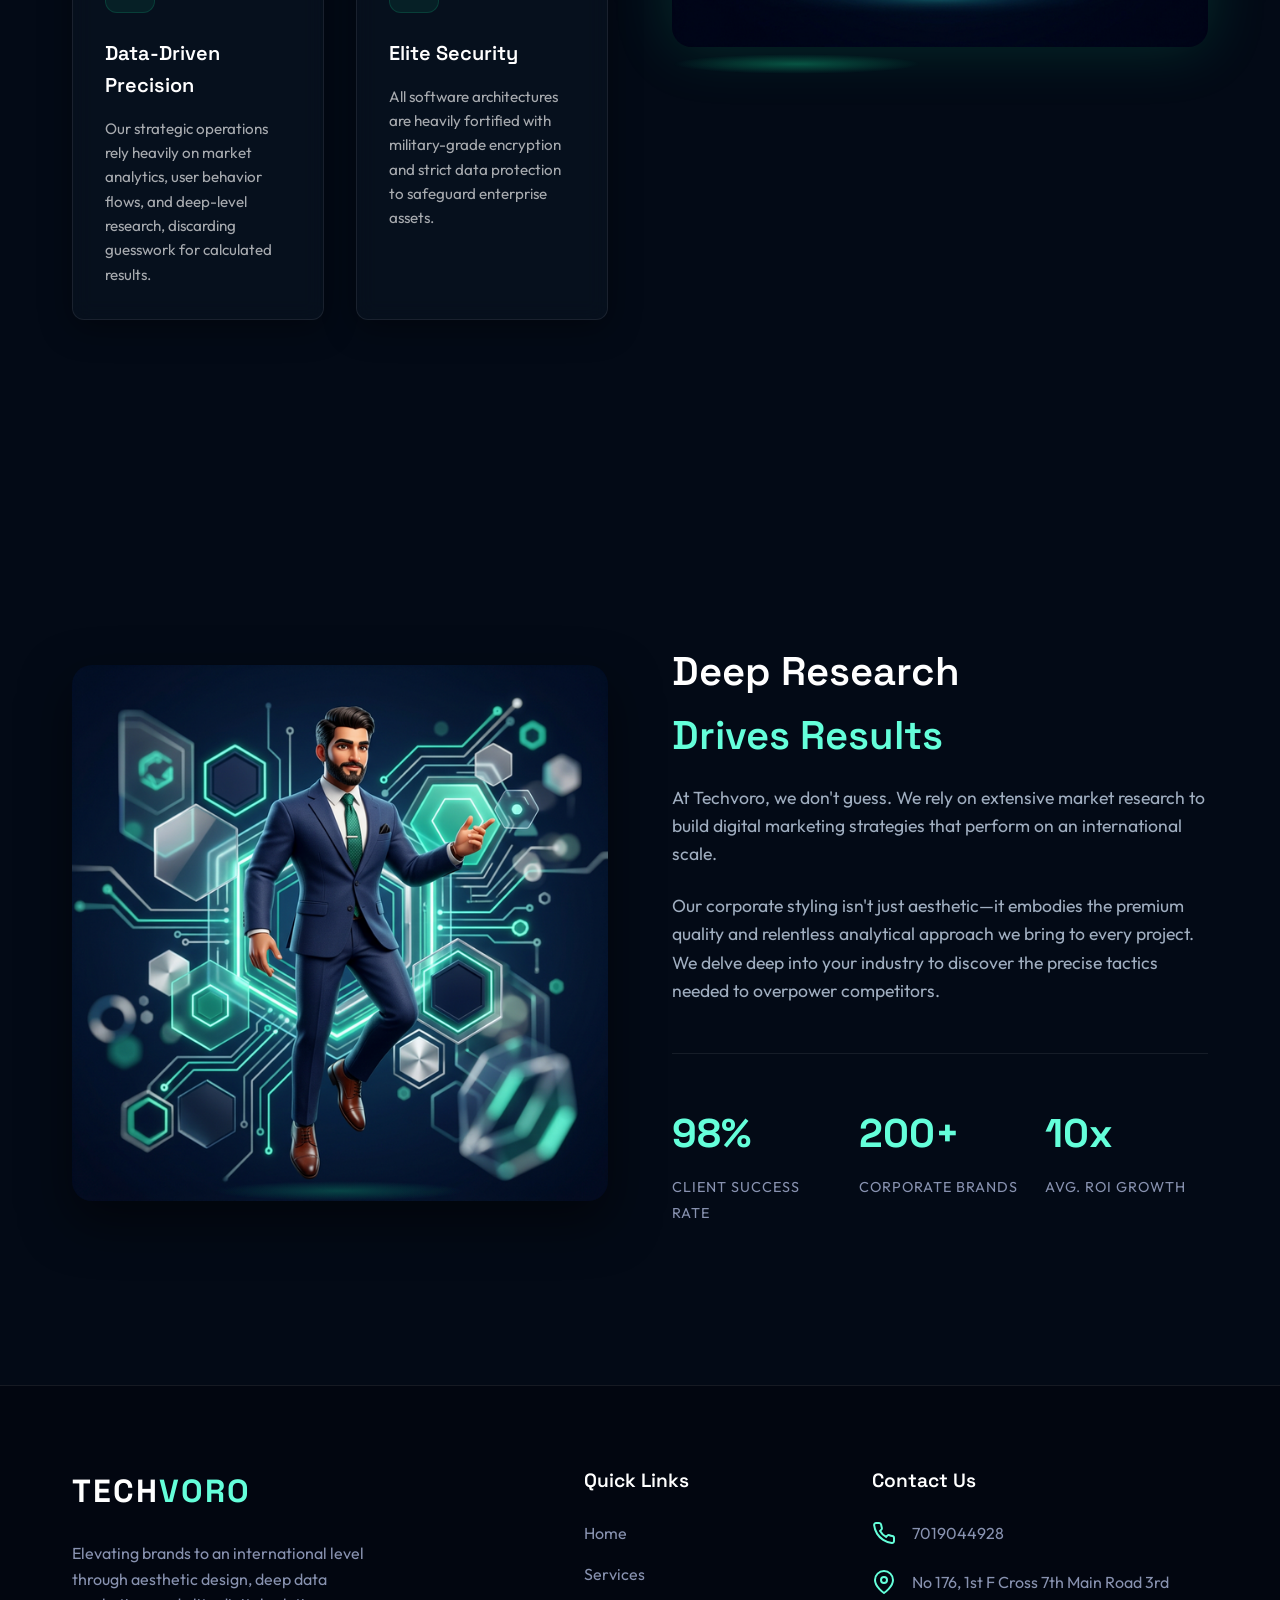
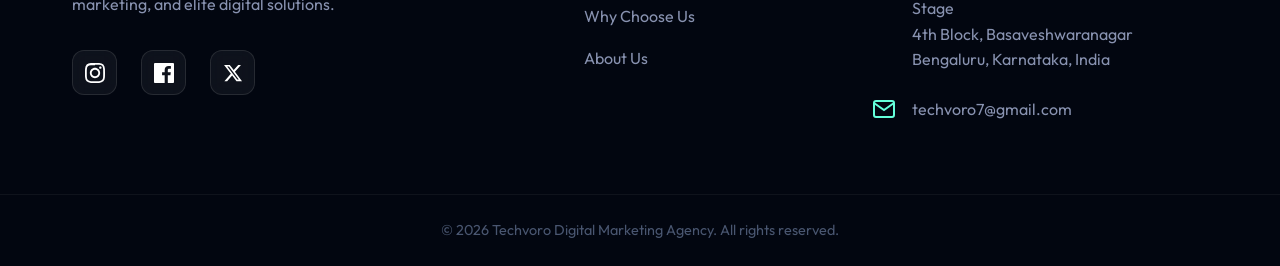
==== commit 7ebc4234: "Fix mobile navigation and layout squashing" ====
--- a/index.html
+++ b/index.html
@@ -125,12 +125,16 @@
     <nav id="navbar" class="glass-nav">
         <div class="nav-container">
             <a href="#" class="logo">TECH<span>VORO</span></a>
+            <ul class="nav-links">
                 <li><a href="#home">Home</a></li>
                 <li><a href="#services">Services</a></li>
                 <li><a href="#why-us">Why Us</a></li>
                 <li><a href="#about">About</a></li>
                 <li><a href="#contact">Contact</a></li>
             </ul>
+            <div class="mobile-toggle" id="mobile-toggle">
+                <svg viewBox="0 0 24 24" fill="none" stroke="currentColor" stroke-width="2"><line x1="3" y1="12" x2="21" y2="12"></line><line x1="3" y1="6" x2="21" y2="6"></line><line x1="3" y1="18" x2="21" y2="18"></line></svg>
+            </div>
         </div>
     </nav>
 
--- a/css/style.css
+++ b/css/style.css
@@ -71,6 +71,12 @@
     padding: var(--spacing-xl) 0;
 }
 
+@media screen and (max-width: 768px) {
+    .section-padding {
+        padding: 4rem 0;
+    }
+}
+
 .text-center {
     text-align: center;
 }
@@ -186,6 +192,48 @@
 .nav-links {
     display: flex;
     gap: 2.5rem;
+}
+
+.mobile-toggle {
+    display: none;
+    cursor: pointer;
+    z-index: 1001;
+}
+
+.mobile-toggle svg {
+    width: 30px;
+    height: 30px;
+    color: var(--color-accent);
+}
+
+@media screen and (max-width: 992px) {
+    .mobile-toggle {
+        display: block;
+    }
+
+    .nav-links {
+        position: fixed;
+        top: 0;
+        right: -100%;
+        width: 100%;
+        height: 100vh;
+        background: rgba(3, 10, 22, 0.98);
+        backdrop-filter: blur(20px);
+        flex-direction: column;
+        justify-content: center;
+        align-items: center;
+        gap: 2rem;
+        transition: right 0.4s cubic-bezier(0.77, 0.2, 0.05, 1);
+        z-index: 1000;
+    }
+
+    .nav-links.active {
+        right: 0;
+    }
+
+    .nav-links a {
+        font-size: 1.5rem;
+    }
 }
 
 .nav-links a {
@@ -227,6 +275,13 @@
     overflow: hidden;
 }
 
+@media screen and (max-width: 768px) {
+    .hero-section {
+        min-height: auto;
+        padding: 120px 0 60px;
+    }
+}
+
 .hero-background-elements {
     position: absolute;
     top: 0;
@@ -244,6 +299,14 @@
     opacity: 0.5;
     z-index: -1;
     animation: drift 20s infinite alternate ease-in-out;
+    will-change: transform; /* Hint for browser to use GPU */
+}
+
+@media screen and (max-width: 768px) {
+    .bg-shape {
+        filter: blur(40px); /* Reduce blur on mobile to avoid glitches */
+        opacity: 0.3;
+    }
 }
 
 .circle {
@@ -877,14 +940,52 @@
     }
 }
 
-@media screen and (max-width: 768px) {
+@media screen and (max-width: 992px) {
     .nav-links {
-        display: none; /* Add hamburger menu logic for real site */
-    }
-    
+        display: none; 
+    }
+
+    .mobile-toggle {
+        display: block;
+    }
+
+    .nav-links {
+        position: fixed;
+        top: 0;
+        right: -100%;
+        width: 100%;
+        height: 100vh;
+        background: rgba(3, 10, 22, 0.98);
+        backdrop-filter: blur(20px);
+        flex-direction: column;
+        justify-content: center;
+        align-items: center;
+        gap: 2rem;
+        transition: right 0.4s cubic-bezier(0.77, 0.2, 0.05, 1);
+        z-index: 1000;
+        display: flex; /* Override previous display:none for .nav-active */
+    }
+
+    .nav-links.active {
+        right: 0;
+    }
+
+    .nav-links a {
+        font-size: 1.5rem;
+    }
+
     .stats-list {
         grid-template-columns: 1fr;
         text-align: center;
+    }
+
+    .why-us-container, .why-grid, .about-container, .hero-content {
+        grid-template-columns: 1fr !important;
+    }
+
+    .why-us-image-container {
+        order: -1;
+        margin-bottom: 2rem;
     }
 }
 
@@ -934,10 +1035,11 @@
     to { opacity: 1; transform: translateX(0); }
 }
 
-@media screen and (max-width: 768px) {
+@media screen and (max-width: 992px) {
     .social-bar {
         margin-top: 1.5rem;
         gap: 1rem;
+        justify-content: center;
     }
     
     .social-link {
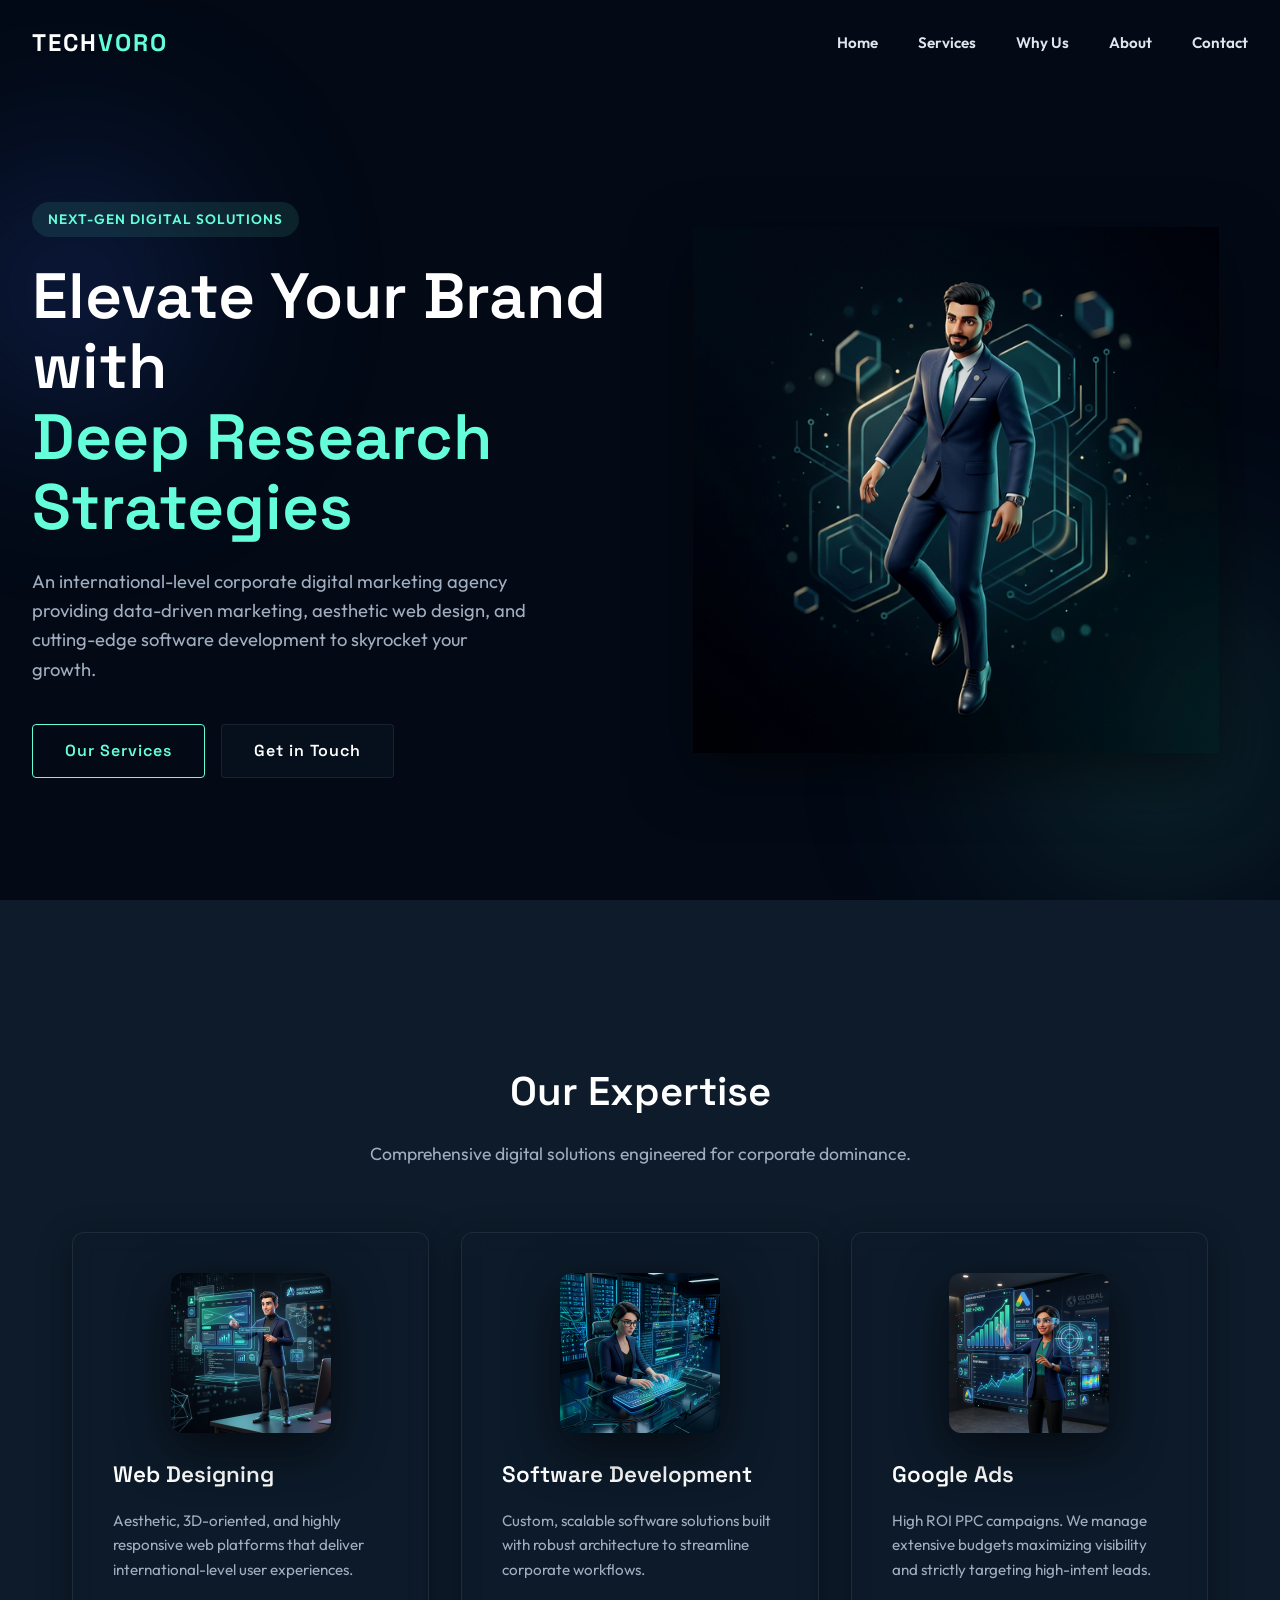
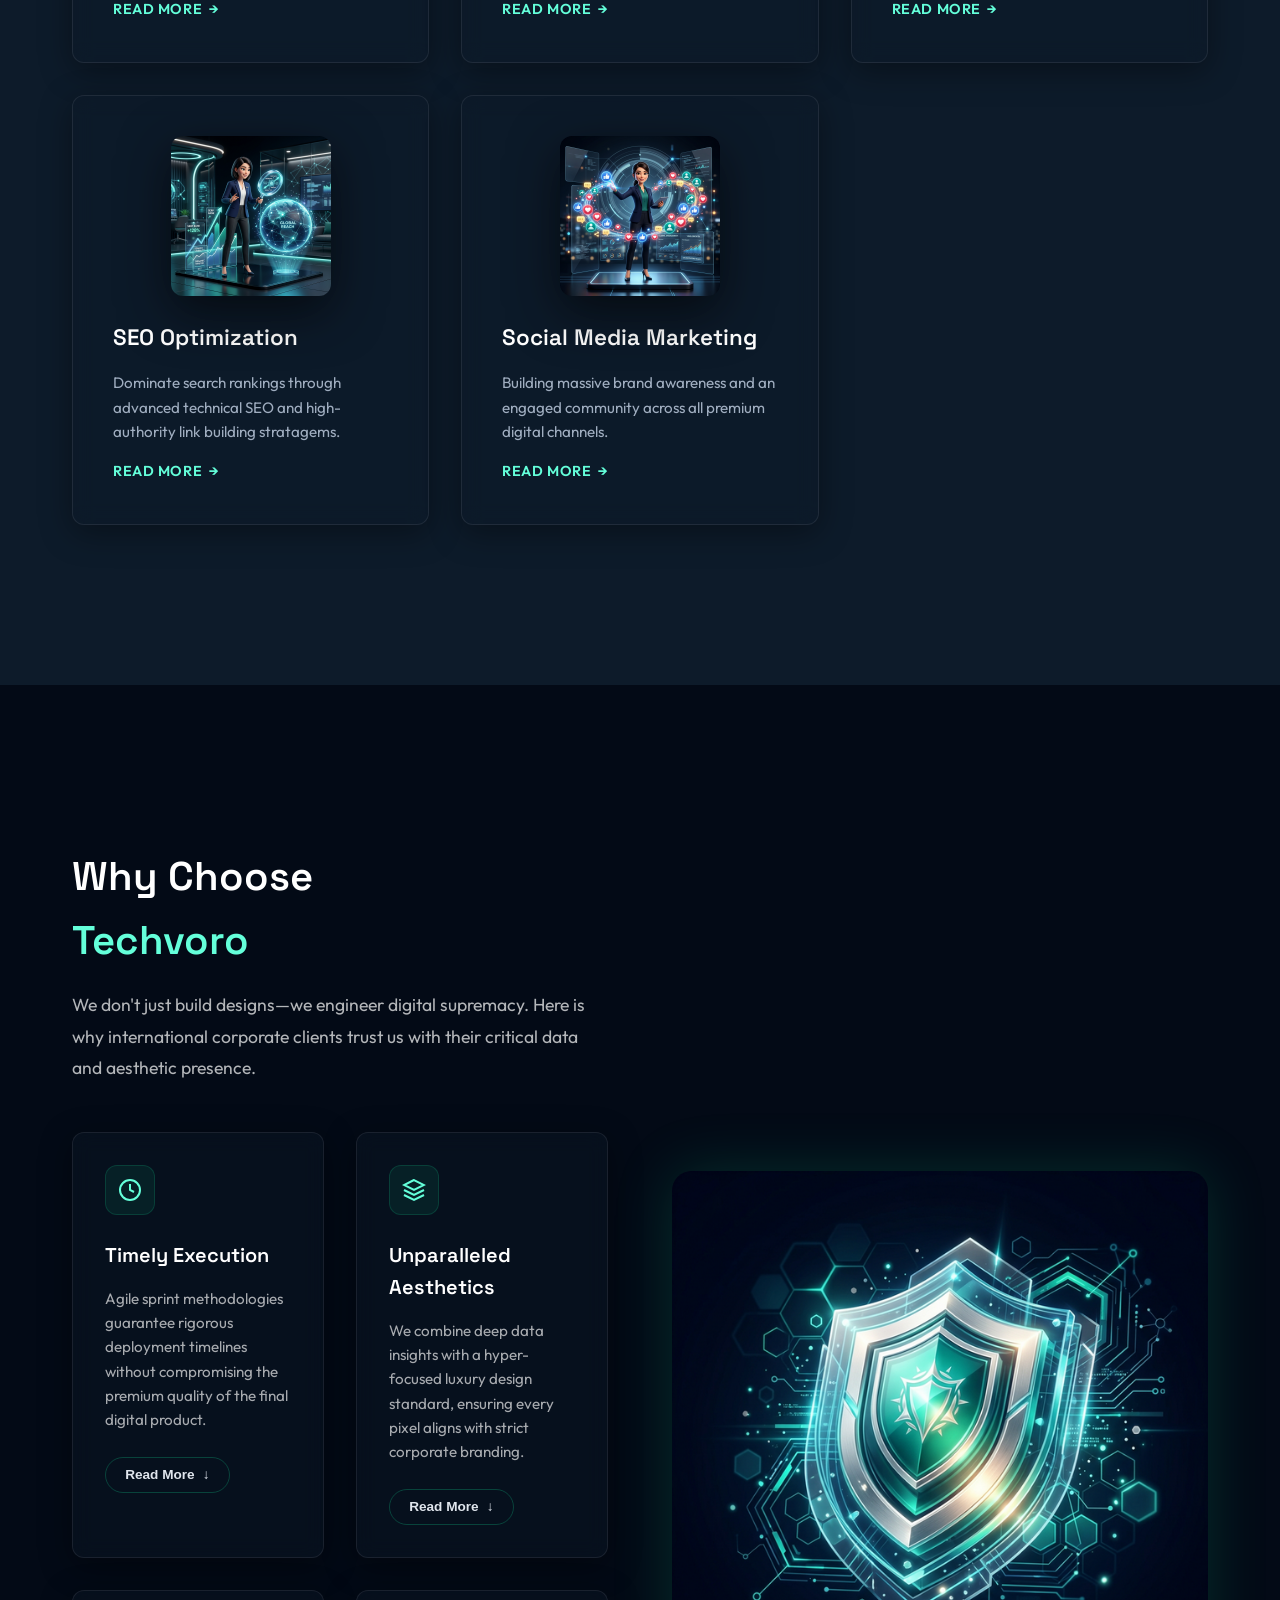
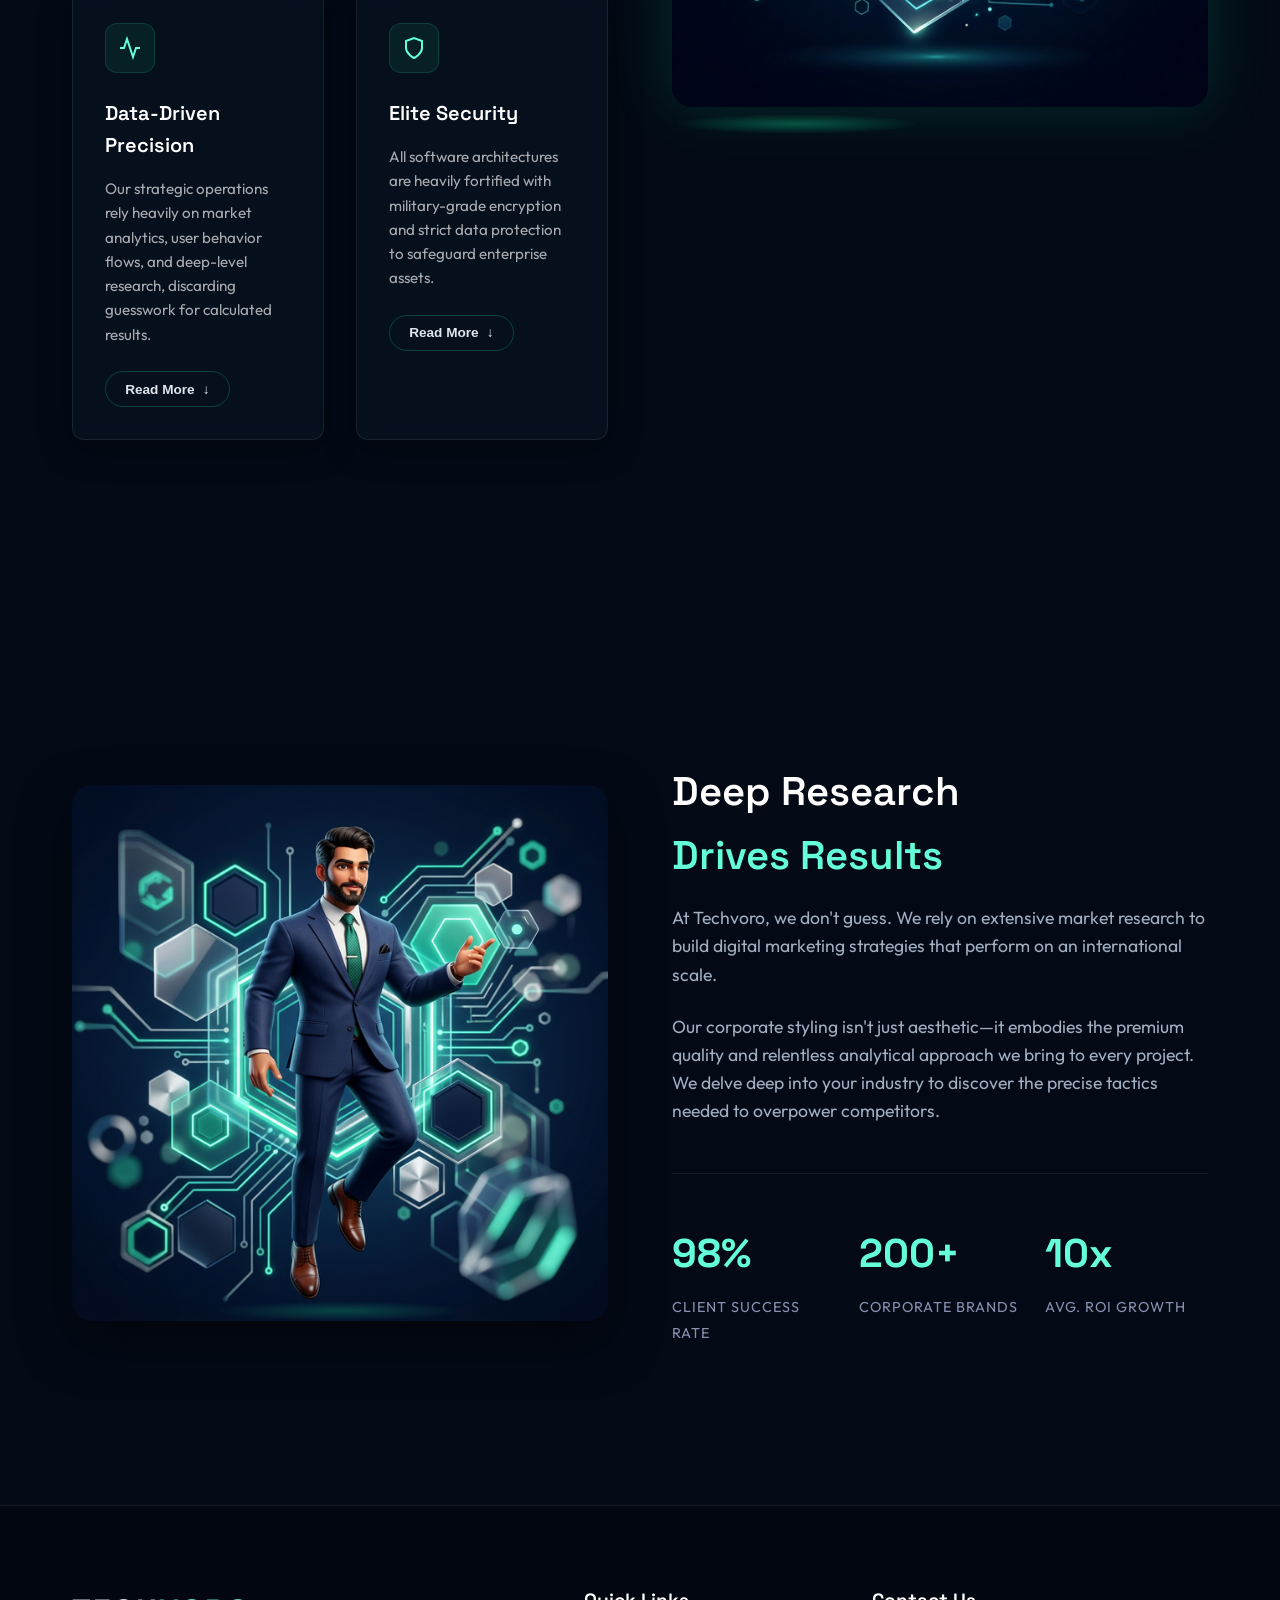
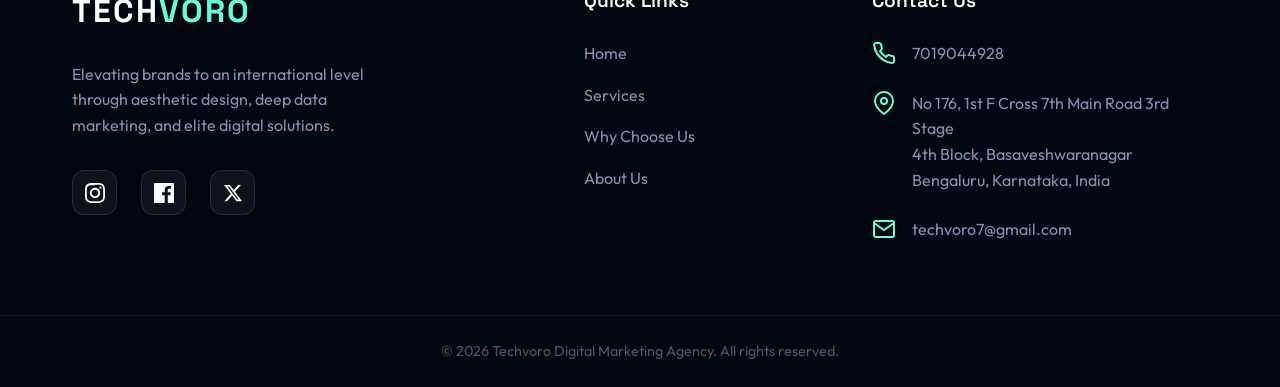
==== commit 52055b26: "Add Read More feature to Why Choose Us section" ====
--- a/index.html
+++ b/index.html
@@ -254,6 +254,15 @@
                         </div>
                         <h3>Timely Execution</h3>
                         <p>Agile sprint methodologies guarantee rigorous deployment timelines without compromising the premium quality of the final digital product.</p>
+                        <div class="expanded-content">
+                            <ul class="feature-list">
+                                <li>Strict adherence to project milestones.</li>
+                                <li>Transparent real-time progress updates.</li>
+                                <li>Resource allocation optimization.</li>
+                                <li>Final QA and performance testing protocols.</li>
+                            </ul>
+                        </div>
+                        <button class="read-more-btn">Read More <span class="btn-arrow">↓</span></button>
                     </div>
                     <div class="why-card glass-card">
                         <div class="icon-wrapper">
@@ -261,6 +270,15 @@
                         </div>
                         <h3>Unparalleled Aesthetics</h3>
                         <p>We combine deep data insights with a hyper-focused luxury design standard, ensuring every pixel aligns with strict corporate branding.</p>
+                        <div class="expanded-content">
+                            <ul class="feature-list">
+                                <li>Custom typography and color palettes.</li>
+                                <li>Visually stunning motion graphics.</li>
+                                <li>Seamless user experience (UX) design.</li>
+                                <li>Pixel-perfect front-end implementation.</li>
+                            </ul>
+                        </div>
+                        <button class="read-more-btn">Read More <span class="btn-arrow">↓</span></button>
                     </div>
                     <div class="why-card glass-card">
                         <div class="icon-wrapper">
@@ -268,6 +286,15 @@
                         </div>
                         <h3>Data-Driven Precision</h3>
                         <p>Our strategic operations rely heavily on market analytics, user behavior flows, and deep-level research, discarding guesswork for calculated results.</p>
+                        <div class="expanded-content">
+                            <ul class="feature-list">
+                                <li>Advanced user segmentation and targeting.</li>
+                                <li>Multi-channel ROI tracking and analysis.</li>
+                                <li>A/B testing for continuous optimization.</li>
+                                <li>Data-backed content strategy development.</li>
+                            </ul>
+                        </div>
+                        <button class="read-more-btn">Read More <span class="btn-arrow">↓</span></button>
                     </div>
                     <div class="why-card glass-card">
                         <div class="icon-wrapper">
@@ -275,6 +302,15 @@
                         </div>
                         <h3>Elite Security</h3>
                         <p>All software architectures are heavily fortified with military-grade encryption and strict data protection to safeguard enterprise assets.</p>
+                        <div class="expanded-content">
+                            <ul class="feature-list">
+                                <li>Robust firewalls and DDoS protection.</li>
+                                <li>Regular security audits and updates.</li>
+                                <li>Compliance with industry standards.</li>
+                                <li>Disaster recovery and backup solutions.</li>
+                            </ul>
+                        </div>
+                        <button class="read-more-btn">Read More <span class="btn-arrow">↓</span></button>
                     </div>
                 </div>
             </div>
--- a/css/style.css
+++ b/css/style.css
@@ -636,12 +636,83 @@
     padding: 2rem;
     position: relative;
     overflow: hidden;
-    transition: transform 0.3s ease, box-shadow 0.3s ease;
+    transition: transform 0.3s ease, box-shadow 0.3s ease, max-height 0.5s ease;
+    display: flex;
+    flex-direction: column;
 }
 
 .why-card:hover {
     transform: translateY(-5px);
     box-shadow: 0 10px 30px rgba(0,0,0,0.5), inset 0 0 15px rgba(16, 185, 129, 0.1);
+}
+
+.expanded-content {
+    max-height: 0;
+    opacity: 0;
+    overflow: hidden;
+    transition: max-height 0.5s cubic-bezier(0, 1, 0, 1), opacity 0.3s ease;
+}
+
+.why-card.active .expanded-content {
+    max-height: 500px;
+    opacity: 1;
+    transition: max-height 0.5s ease-in-out, opacity 0.5s ease;
+    margin-top: 1rem;
+}
+
+.feature-list {
+    list-style: none;
+    padding: 0;
+    margin: 0;
+    border-top: 1px solid rgba(16, 185, 129, 0.2);
+    padding-top: 1rem;
+}
+
+.feature-list li {
+    font-size: 0.9rem;
+    color: #a0aec0;
+    margin-bottom: 0.5rem;
+    position: relative;
+    padding-left: 1.2rem;
+}
+
+.feature-list li::before {
+    content: '•';
+    position: absolute;
+    left: 0;
+    color: var(--accent-color);
+    font-weight: bold;
+}
+
+.read-more-btn {
+    background: transparent;
+    border: 1px solid rgba(16, 185, 129, 0.3);
+    color: var(--accent-color);
+    padding: 0.6rem 1.2rem;
+    border-radius: 30px;
+    cursor: pointer;
+    margin-top: 1.5rem;
+    font-size: 0.85rem;
+    font-weight: 600;
+    transition: all 0.3s ease;
+    align-self: flex-start;
+    display: flex;
+    align-items: center;
+    gap: 0.5rem;
+}
+
+.read-more-btn:hover {
+    background: rgba(16, 185, 129, 0.1);
+    border-color: var(--accent-color);
+    transform: scale(1.05);
+}
+
+.btn-arrow {
+    transition: transform 0.3s ease;
+}
+
+.why-card.active .btn-arrow {
+    transform: rotate(180deg);
 }
 
 .why-card::before {
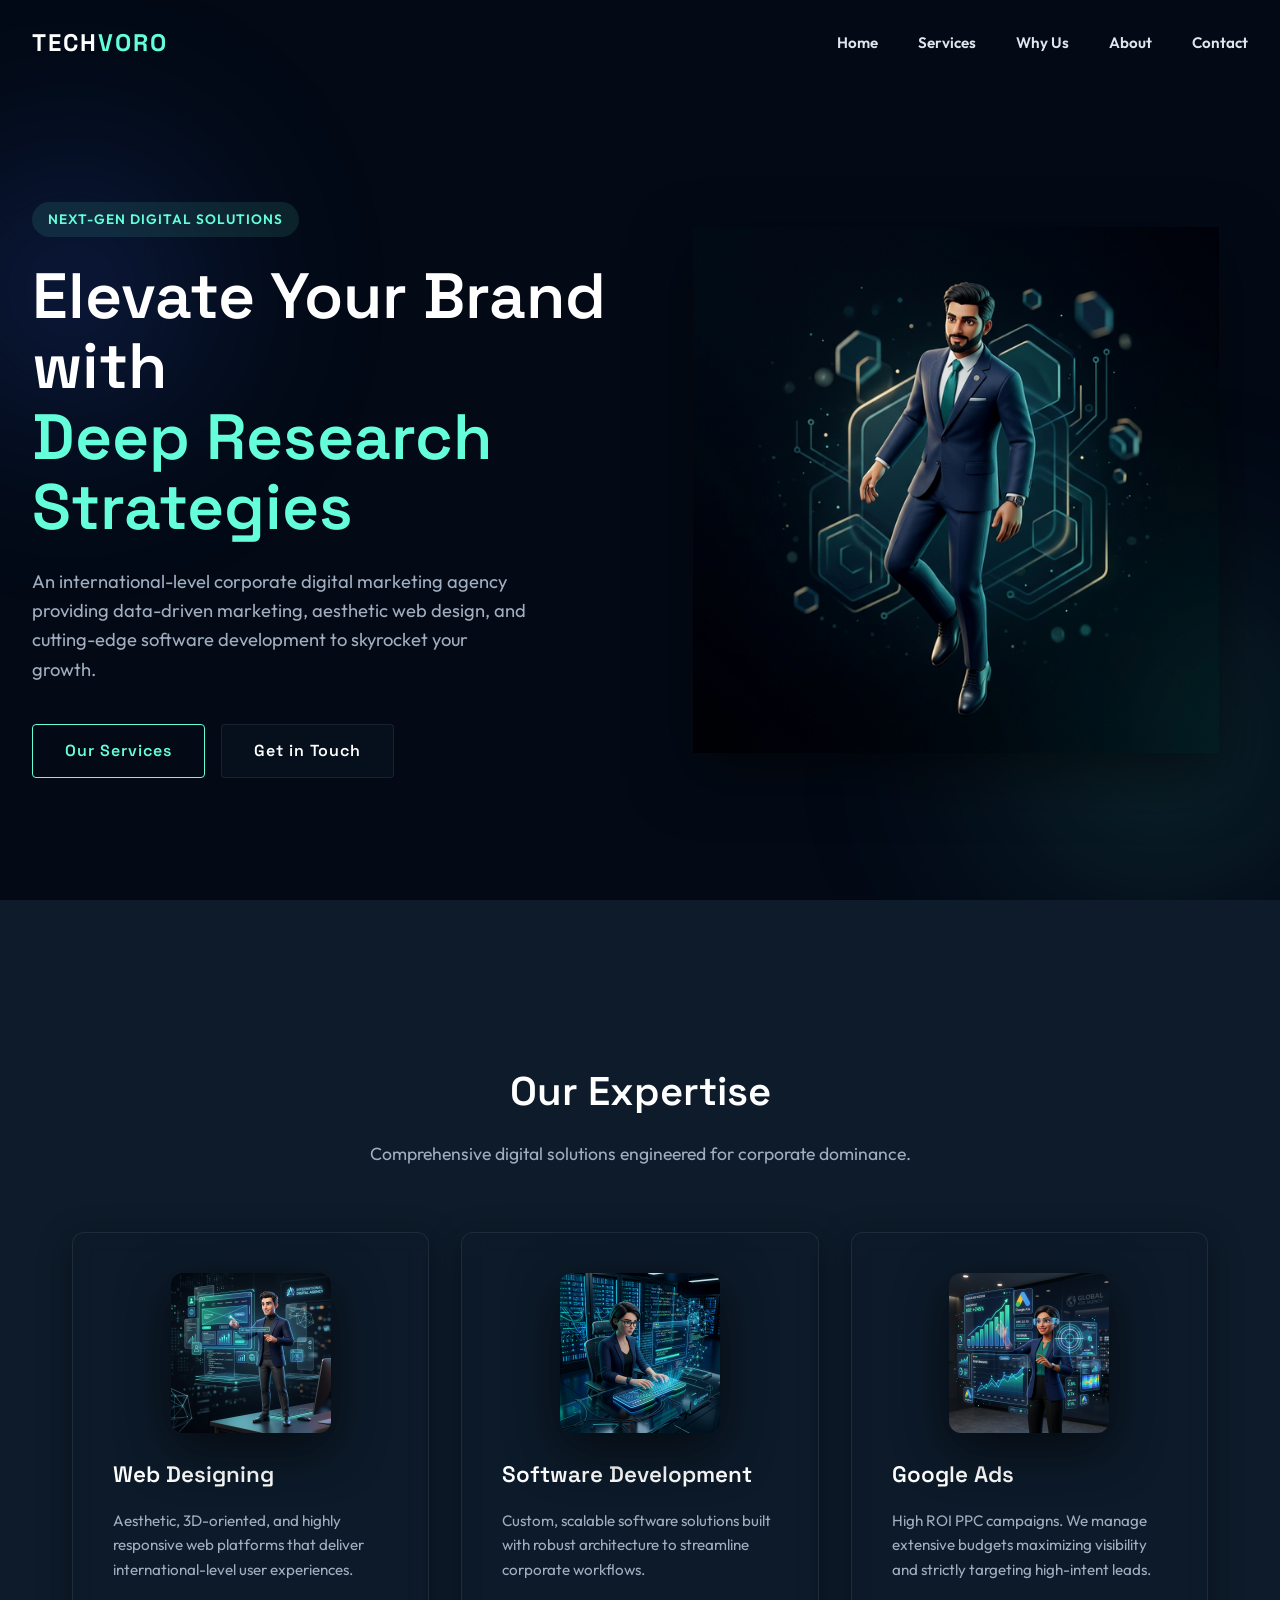
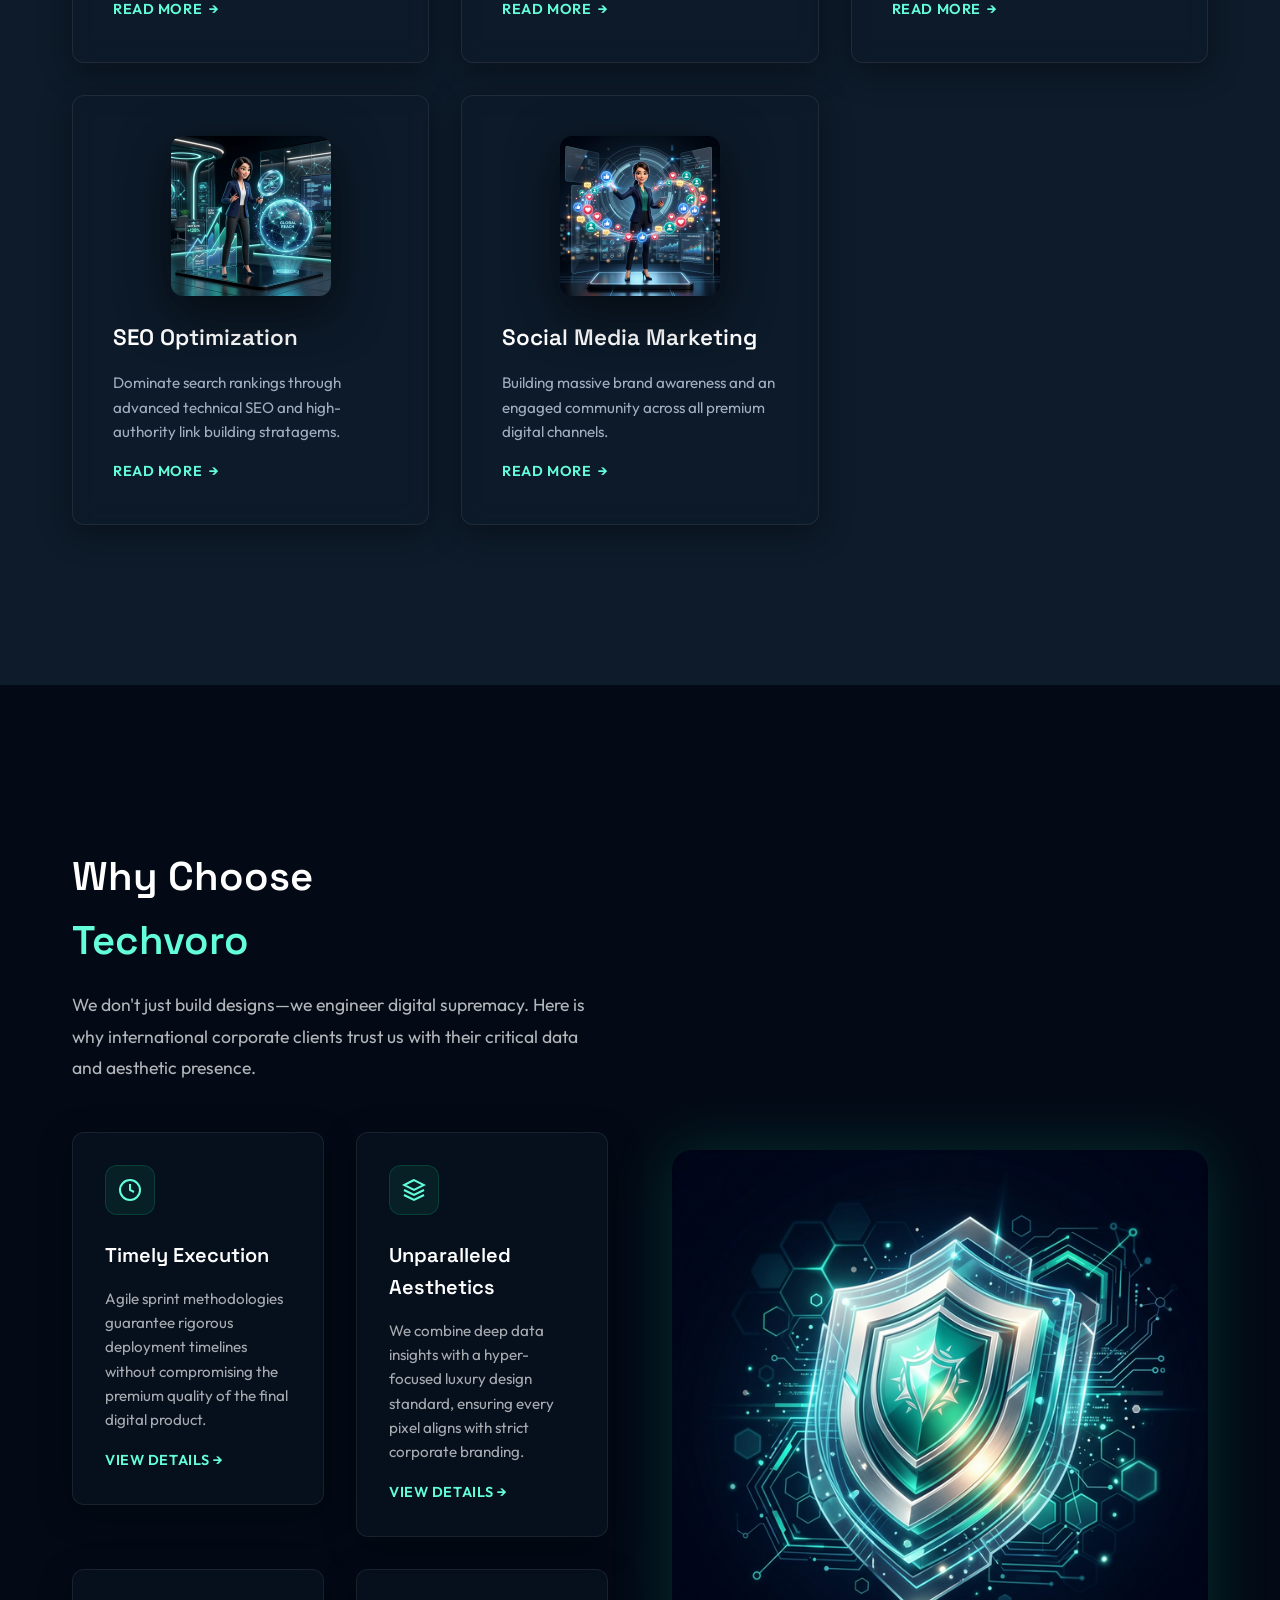
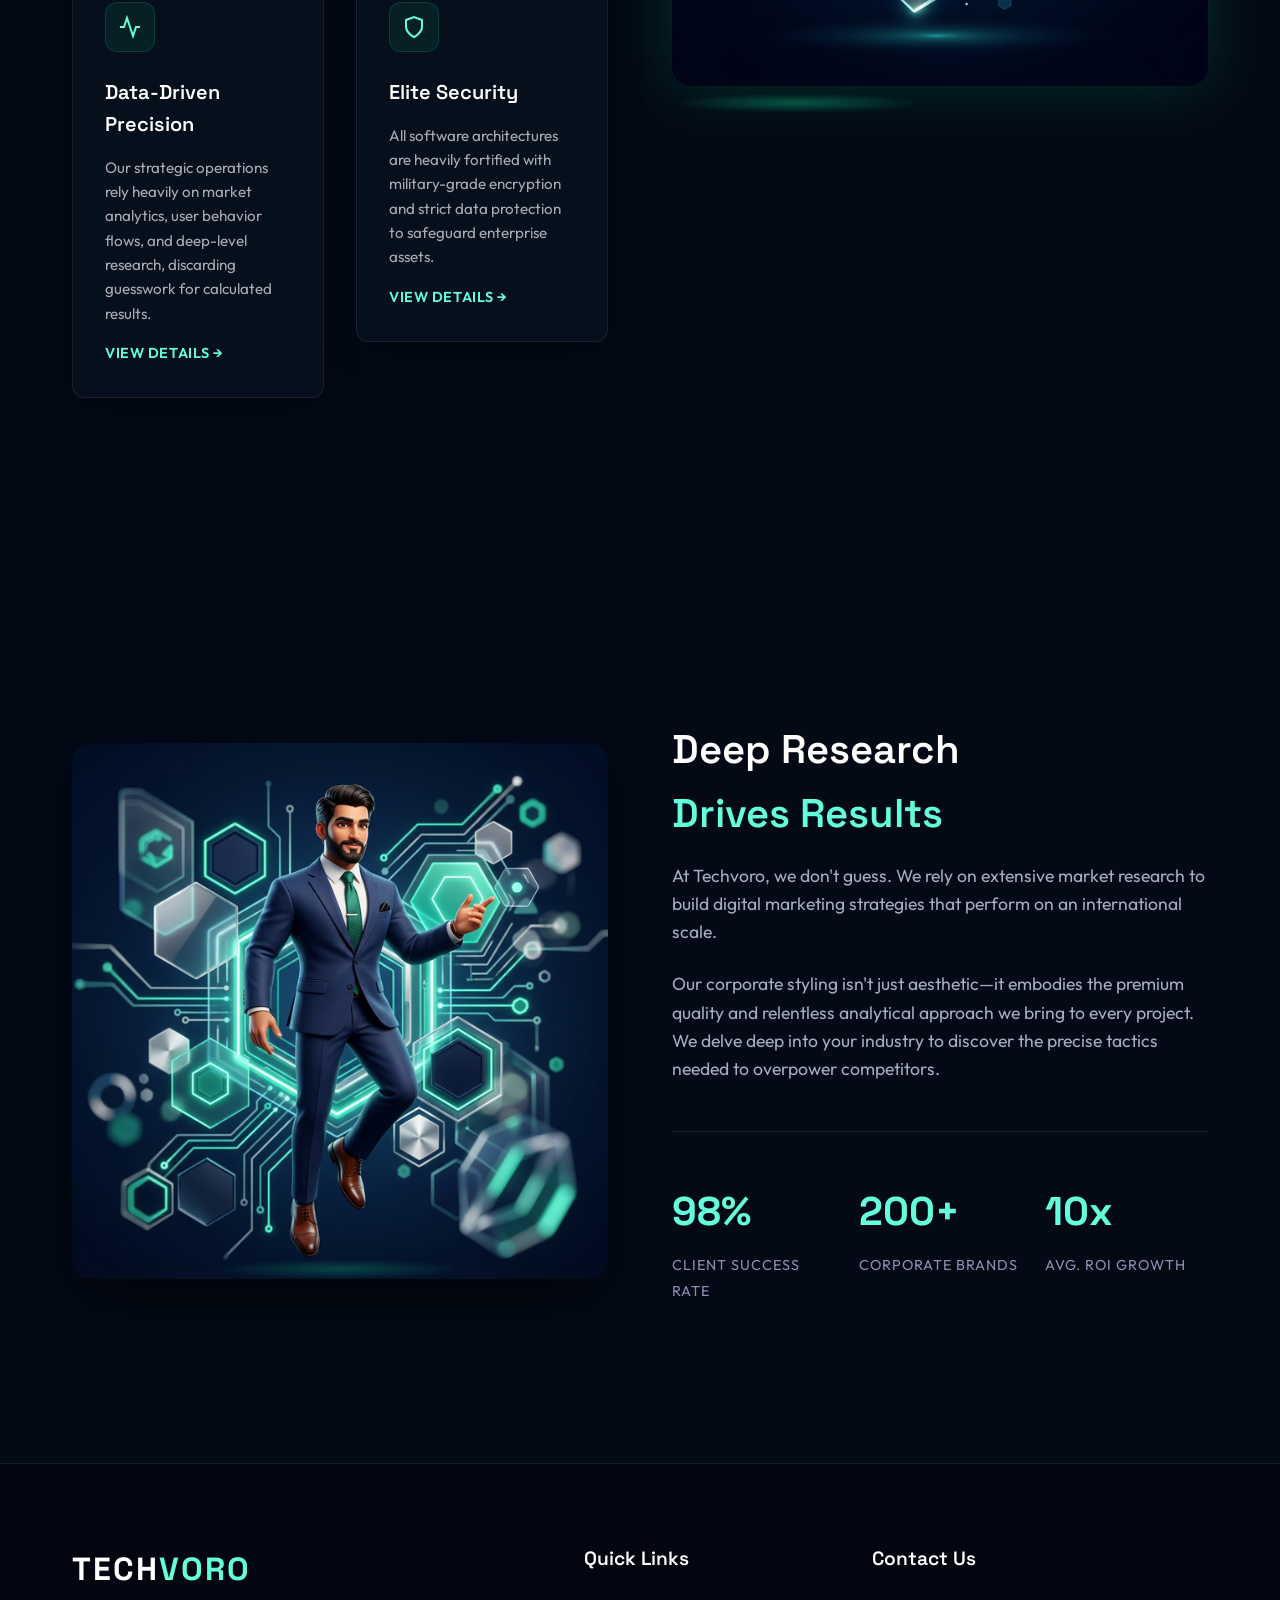
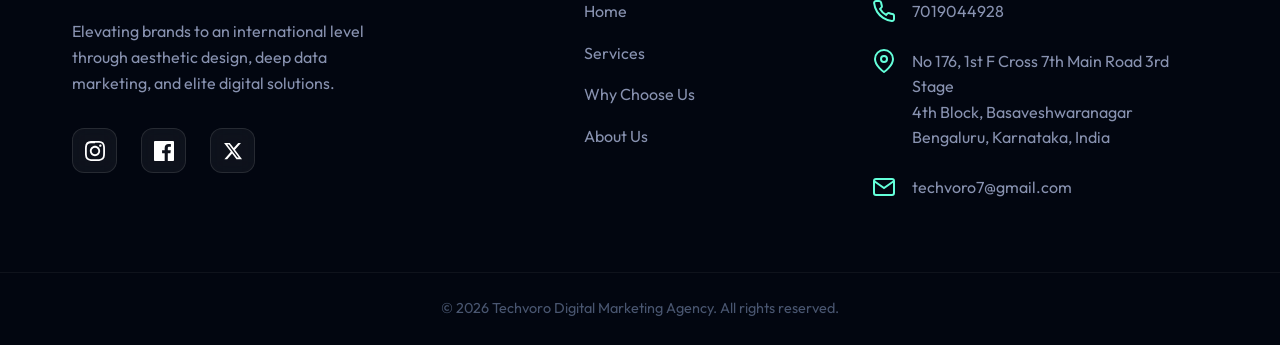
==== commit 5abceb65: "Refactor: Move Why Choose Techvoro details to subpages and link cards from home page." ====
--- a/index.html
+++ b/index.html
@@ -248,70 +248,46 @@
                 <h2 class="section-title">Why Choose <br><span class="accent">Techvoro</span></h2>
                 <p class="section-subtitle">We don't just build designs—we engineer digital supremacy. Here is why international corporate clients trust us with their critical data and aesthetic presence.</p>
                 <div class="why-grid">
-                    <div class="why-card glass-card">
-                        <div class="icon-wrapper">
-                            <svg viewBox="0 0 24 24" fill="none" stroke="currentColor" stroke-width="2"><circle cx="12" cy="12" r="10"></circle><polyline points="12 6 12 12 16 14"></polyline></svg>
+                    <a href="web-designing.html" class="why-card-link" style="text-decoration: none; color: inherit;">
+                        <div class="why-card glass-card">
+                            <div class="icon-wrapper">
+                                <svg viewBox="0 0 24 24" fill="none" stroke="currentColor" stroke-width="2"><circle cx="12" cy="12" r="10"></circle><polyline points="12 6 12 12 16 14"></polyline></svg>
+                            </div>
+                            <h3>Timely Execution</h3>
+                            <p>Agile sprint methodologies guarantee rigorous deployment timelines without compromising the premium quality of the final digital product.</p>
+                            <span class="read-more" style="color: var(--color-accent); font-size: 0.9rem; margin-top: 1rem; font-weight: 600;">View Details →</span>
                         </div>
-                        <h3>Timely Execution</h3>
-                        <p>Agile sprint methodologies guarantee rigorous deployment timelines without compromising the premium quality of the final digital product.</p>
-                        <div class="expanded-content">
-                            <ul class="feature-list">
-                                <li>Strict adherence to project milestones.</li>
-                                <li>Transparent real-time progress updates.</li>
-                                <li>Resource allocation optimization.</li>
-                                <li>Final QA and performance testing protocols.</li>
-                            </ul>
+                    </a>
+                    <a href="web-designing.html" class="why-card-link" style="text-decoration: none; color: inherit;">
+                        <div class="why-card glass-card">
+                            <div class="icon-wrapper">
+                                <svg viewBox="0 0 24 24" fill="none" stroke="currentColor" stroke-width="2"><path d="M12 2L2 7l10 5 10-5-10-5zM2 17l10 5 10-5M2 12l10 5 10-5"></path></svg>
+                            </div>
+                            <h3>Unparalleled Aesthetics</h3>
+                            <p>We combine deep data insights with a hyper-focused luxury design standard, ensuring every pixel aligns with strict corporate branding.</p>
+                            <span class="read-more" style="color: var(--color-accent); font-size: 0.9rem; margin-top: 1rem; font-weight: 600;">View Details →</span>
                         </div>
-                        <button class="read-more-btn">Read More <span class="btn-arrow">↓</span></button>
-                    </div>
-                    <div class="why-card glass-card">
-                        <div class="icon-wrapper">
-                            <svg viewBox="0 0 24 24" fill="none" stroke="currentColor" stroke-width="2"><path d="M12 2L2 7l10 5 10-5-10-5zM2 17l10 5 10-5M2 12l10 5 10-5"></path></svg>
+                    </a>
+                    <a href="web-designing.html" class="why-card-link" style="text-decoration: none; color: inherit;">
+                        <div class="why-card glass-card">
+                            <div class="icon-wrapper">
+                                <svg viewBox="0 0 24 24" fill="none" stroke="currentColor" stroke-width="2"><polyline points="22 12 18 12 15 21 9 3 6 12 2 12"></polyline></svg>
+                            </div>
+                            <h3>Data-Driven Precision</h3>
+                            <p>Our strategic operations rely heavily on market analytics, user behavior flows, and deep-level research, discarding guesswork for calculated results.</p>
+                            <span class="read-more" style="color: var(--color-accent); font-size: 0.9rem; margin-top: 1rem; font-weight: 600;">View Details →</span>
                         </div>
-                        <h3>Unparalleled Aesthetics</h3>
-                        <p>We combine deep data insights with a hyper-focused luxury design standard, ensuring every pixel aligns with strict corporate branding.</p>
-                        <div class="expanded-content">
-                            <ul class="feature-list">
-                                <li>Custom typography and color palettes.</li>
-                                <li>Visually stunning motion graphics.</li>
-                                <li>Seamless user experience (UX) design.</li>
-                                <li>Pixel-perfect front-end implementation.</li>
-                            </ul>
+                    </a>
+                    <a href="web-designing.html" class="why-card-link" style="text-decoration: none; color: inherit;">
+                        <div class="why-card glass-card">
+                            <div class="icon-wrapper">
+                                <svg viewBox="0 0 24 24" fill="none" stroke="currentColor" stroke-width="2"><path d="M12 22s8-4 8-10V5l-8-3-8 3v7c0 6 8 10 8 10z"></path></svg>
+                            </div>
+                            <h3>Elite Security</h3>
+                            <p>All software architectures are heavily fortified with military-grade encryption and strict data protection to safeguard enterprise assets.</p>
+                            <span class="read-more" style="color: var(--color-accent); font-size: 0.9rem; margin-top: 1rem; font-weight: 600;">View Details →</span>
                         </div>
-                        <button class="read-more-btn">Read More <span class="btn-arrow">↓</span></button>
-                    </div>
-                    <div class="why-card glass-card">
-                        <div class="icon-wrapper">
-                            <svg viewBox="0 0 24 24" fill="none" stroke="currentColor" stroke-width="2"><polyline points="22 12 18 12 15 21 9 3 6 12 2 12"></polyline></svg>
-                        </div>
-                        <h3>Data-Driven Precision</h3>
-                        <p>Our strategic operations rely heavily on market analytics, user behavior flows, and deep-level research, discarding guesswork for calculated results.</p>
-                        <div class="expanded-content">
-                            <ul class="feature-list">
-                                <li>Advanced user segmentation and targeting.</li>
-                                <li>Multi-channel ROI tracking and analysis.</li>
-                                <li>A/B testing for continuous optimization.</li>
-                                <li>Data-backed content strategy development.</li>
-                            </ul>
-                        </div>
-                        <button class="read-more-btn">Read More <span class="btn-arrow">↓</span></button>
-                    </div>
-                    <div class="why-card glass-card">
-                        <div class="icon-wrapper">
-                            <svg viewBox="0 0 24 24" fill="none" stroke="currentColor" stroke-width="2"><path d="M12 22s8-4 8-10V5l-8-3-8 3v7c0 6 8 10 8 10z"></path></svg>
-                        </div>
-                        <h3>Elite Security</h3>
-                        <p>All software architectures are heavily fortified with military-grade encryption and strict data protection to safeguard enterprise assets.</p>
-                        <div class="expanded-content">
-                            <ul class="feature-list">
-                                <li>Robust firewalls and DDoS protection.</li>
-                                <li>Regular security audits and updates.</li>
-                                <li>Compliance with industry standards.</li>
-                                <li>Disaster recovery and backup solutions.</li>
-                            </ul>
-                        </div>
-                        <button class="read-more-btn">Read More <span class="btn-arrow">↓</span></button>
-                    </div>
+                    </a>
                 </div>
             </div>
             <div class="why-us-image-container fade-in-up" data-delay="300">
@@ -322,6 +298,7 @@
             </div>
         </div>
     </section>
+
 
     <!-- Research / About Section -->
     <section id="about" class="about-section section-padding">
--- a/css/style.css
+++ b/css/style.css
@@ -632,38 +632,43 @@
     gap: 2rem;
 }
 
+.subpage-why-grid {
+    display: grid;
+    grid-template-columns: repeat(4, 1fr);
+    gap: 2rem;
+}
+
+@media (max-width: 992px) {
+    .subpage-why-grid {
+        grid-template-columns: 1fr 1fr;
+    }
+}
+
+@media (max-width: 576px) {
+    .subpage-why-grid {
+        grid-template-columns: 1fr;
+    }
+}
+
 .why-card {
     padding: 2rem;
     position: relative;
     overflow: hidden;
-    transition: transform 0.3s ease, box-shadow 0.3s ease, max-height 0.5s ease;
+    transition: transform 0.3s ease, box-shadow 0.3s ease;
     display: flex;
     flex-direction: column;
 }
 
 .why-card:hover {
     transform: translateY(-5px);
-    box-shadow: 0 10px 30px rgba(0,0,0,0.5), inset 0 0 15px rgba(16, 185, 129, 0.1);
-}
-
-.expanded-content {
-    max-height: 0;
-    opacity: 0;
-    overflow: hidden;
-    transition: max-height 0.5s cubic-bezier(0, 1, 0, 1), opacity 0.3s ease;
-}
-
-.why-card.active .expanded-content {
-    max-height: 500px;
-    opacity: 1;
-    transition: max-height 0.5s ease-in-out, opacity 0.5s ease;
-    margin-top: 1rem;
+    box-shadow: 0 10px 40px rgba(0,0,0,0.6), inset 0 0 20px rgba(16, 185, 129, 0.15);
 }
 
 .feature-list {
     list-style: none;
     padding: 0;
     margin: 0;
+    margin-top: 1rem;
     border-top: 1px solid rgba(16, 185, 129, 0.2);
     padding-top: 1rem;
 }
@@ -682,37 +687,6 @@
     left: 0;
     color: var(--accent-color);
     font-weight: bold;
-}
-
-.read-more-btn {
-    background: transparent;
-    border: 1px solid rgba(16, 185, 129, 0.3);
-    color: var(--accent-color);
-    padding: 0.6rem 1.2rem;
-    border-radius: 30px;
-    cursor: pointer;
-    margin-top: 1.5rem;
-    font-size: 0.85rem;
-    font-weight: 600;
-    transition: all 0.3s ease;
-    align-self: flex-start;
-    display: flex;
-    align-items: center;
-    gap: 0.5rem;
-}
-
-.read-more-btn:hover {
-    background: rgba(16, 185, 129, 0.1);
-    border-color: var(--accent-color);
-    transform: scale(1.05);
-}
-
-.btn-arrow {
-    transition: transform 0.3s ease;
-}
-
-.why-card.active .btn-arrow {
-    transform: rotate(180deg);
 }
 
 .why-card::before {
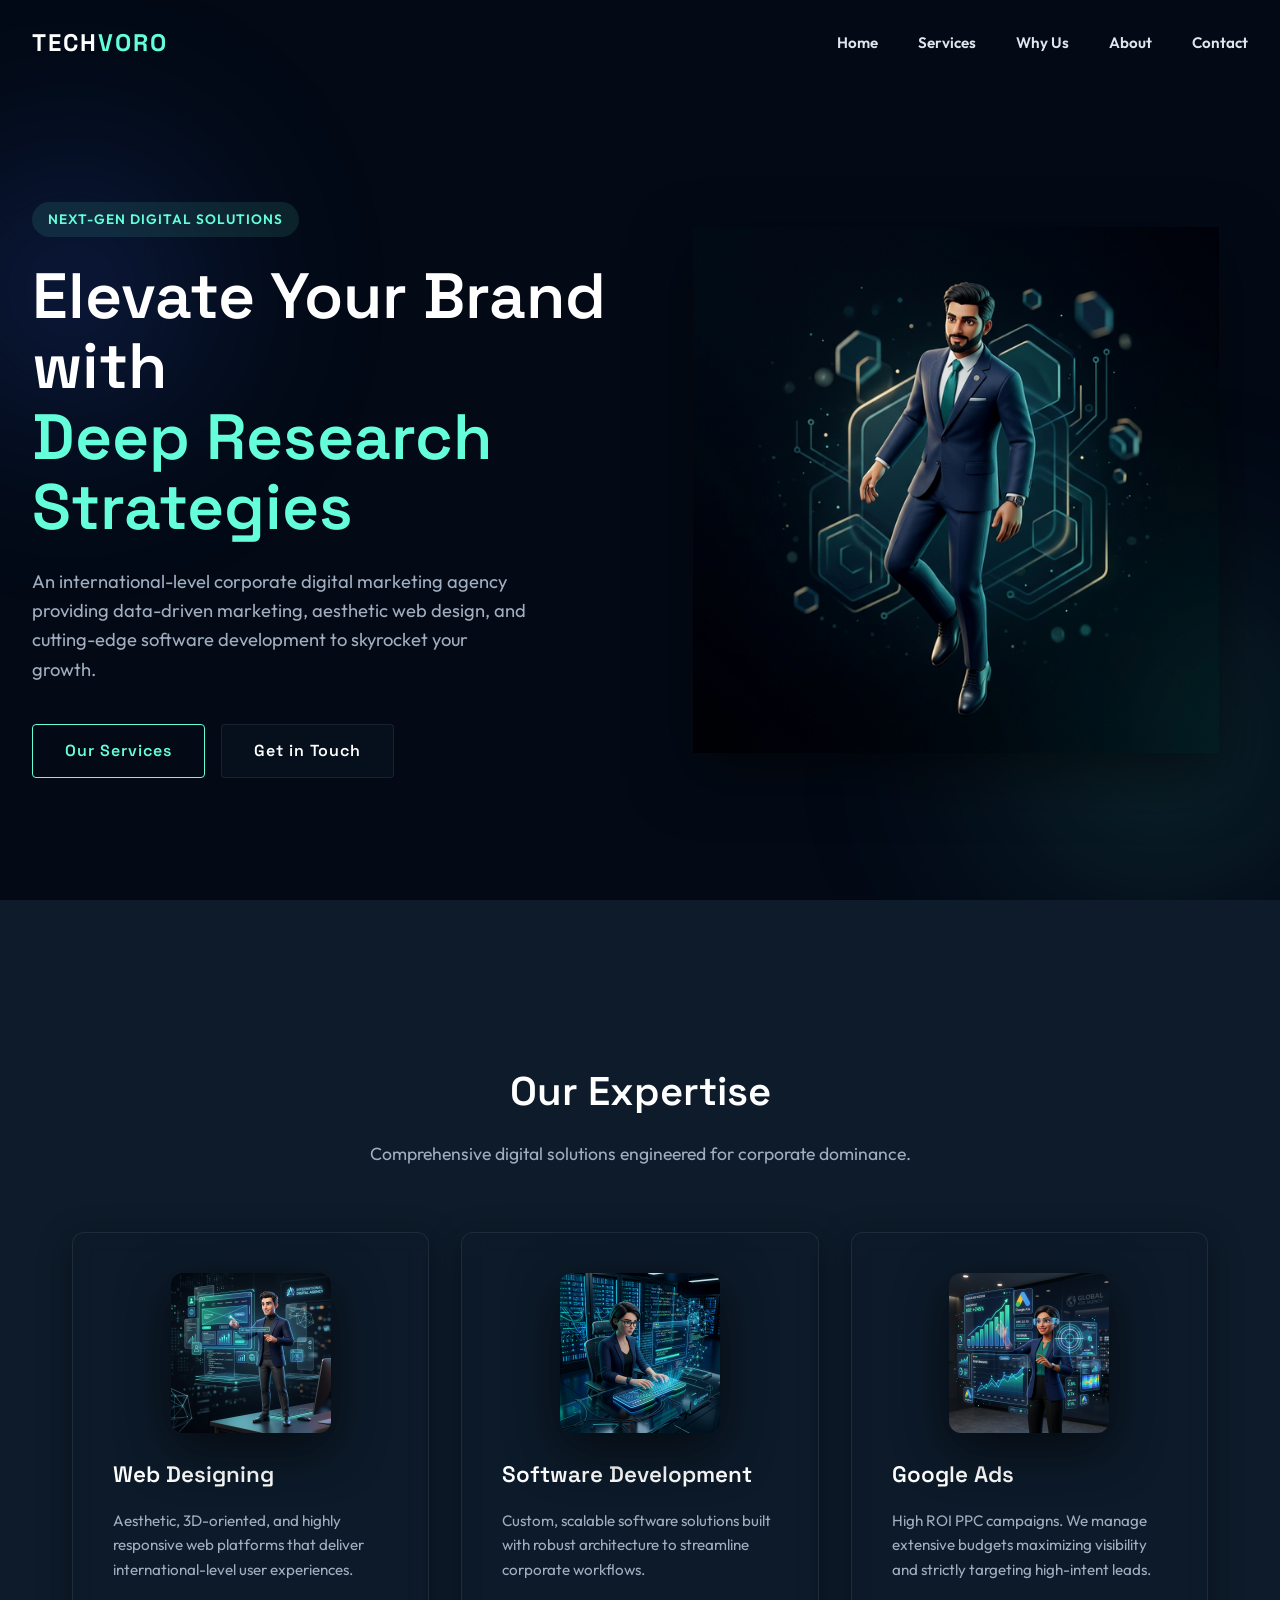
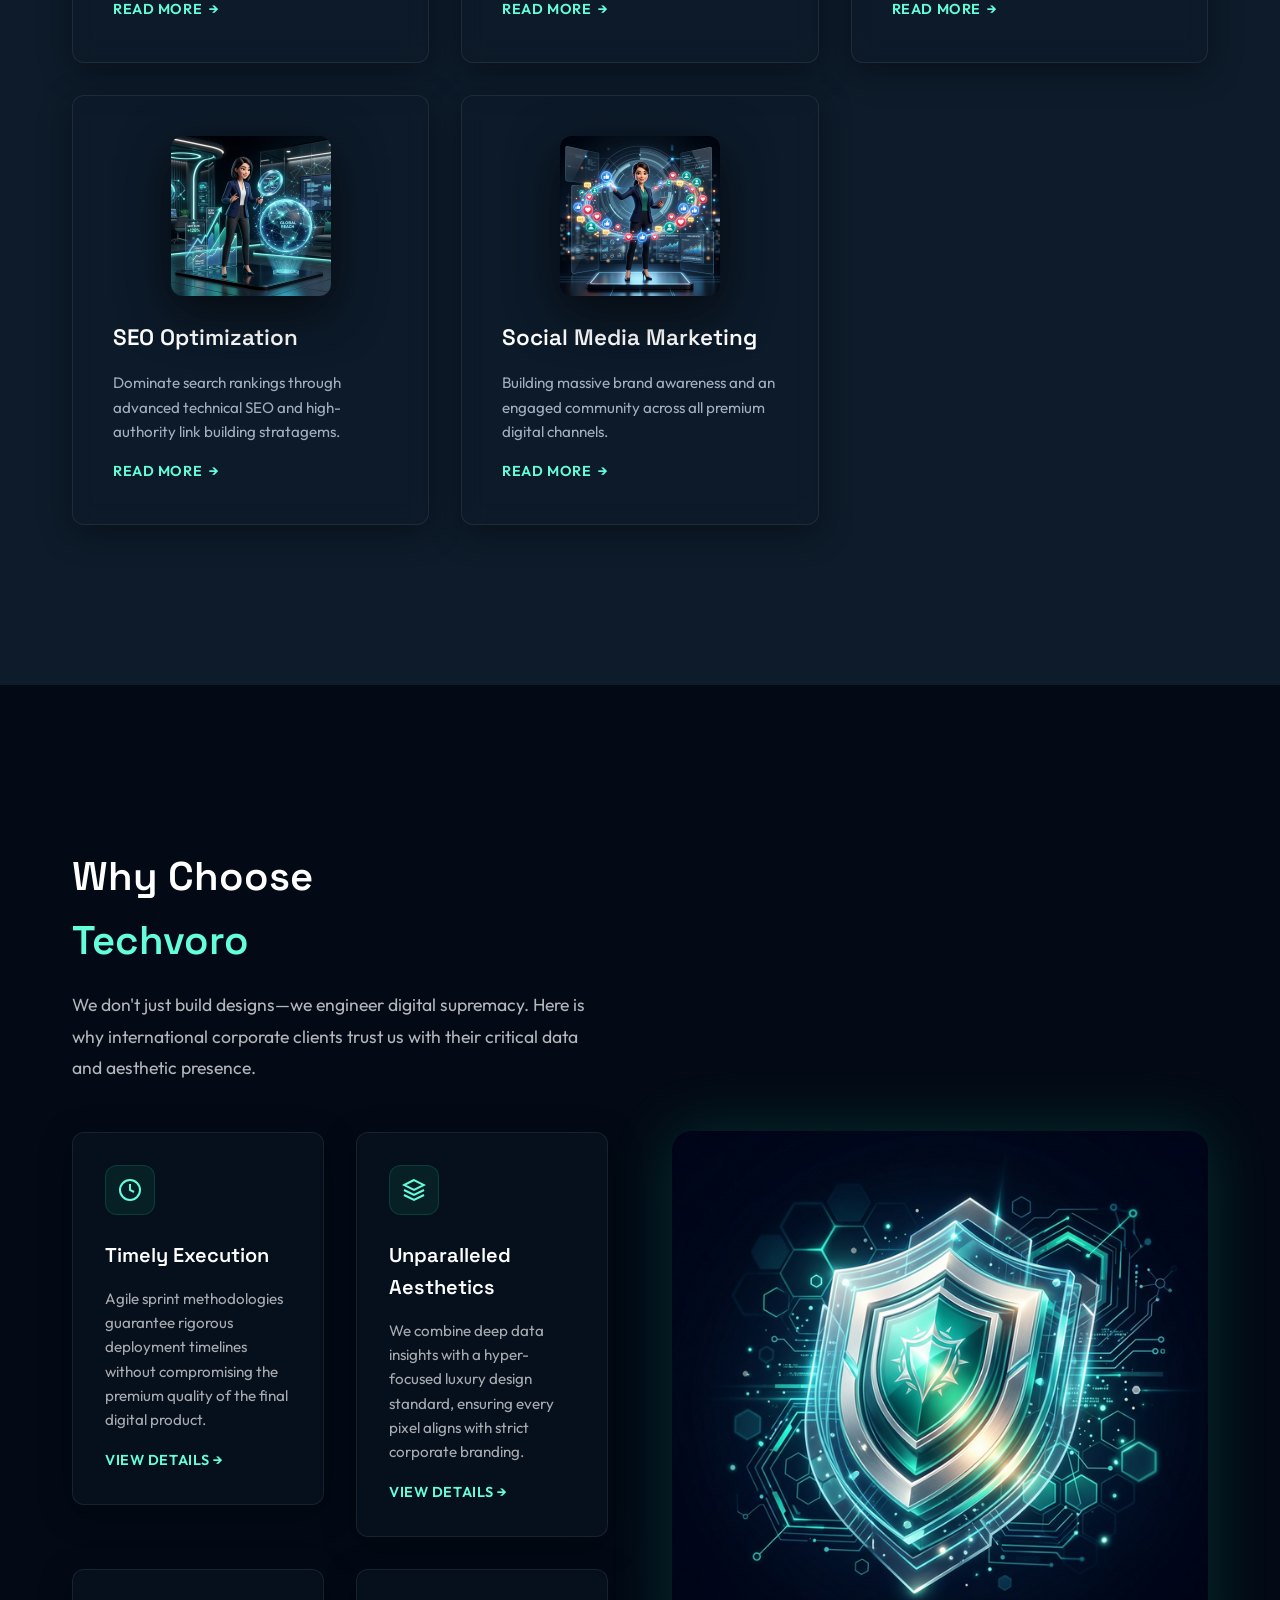
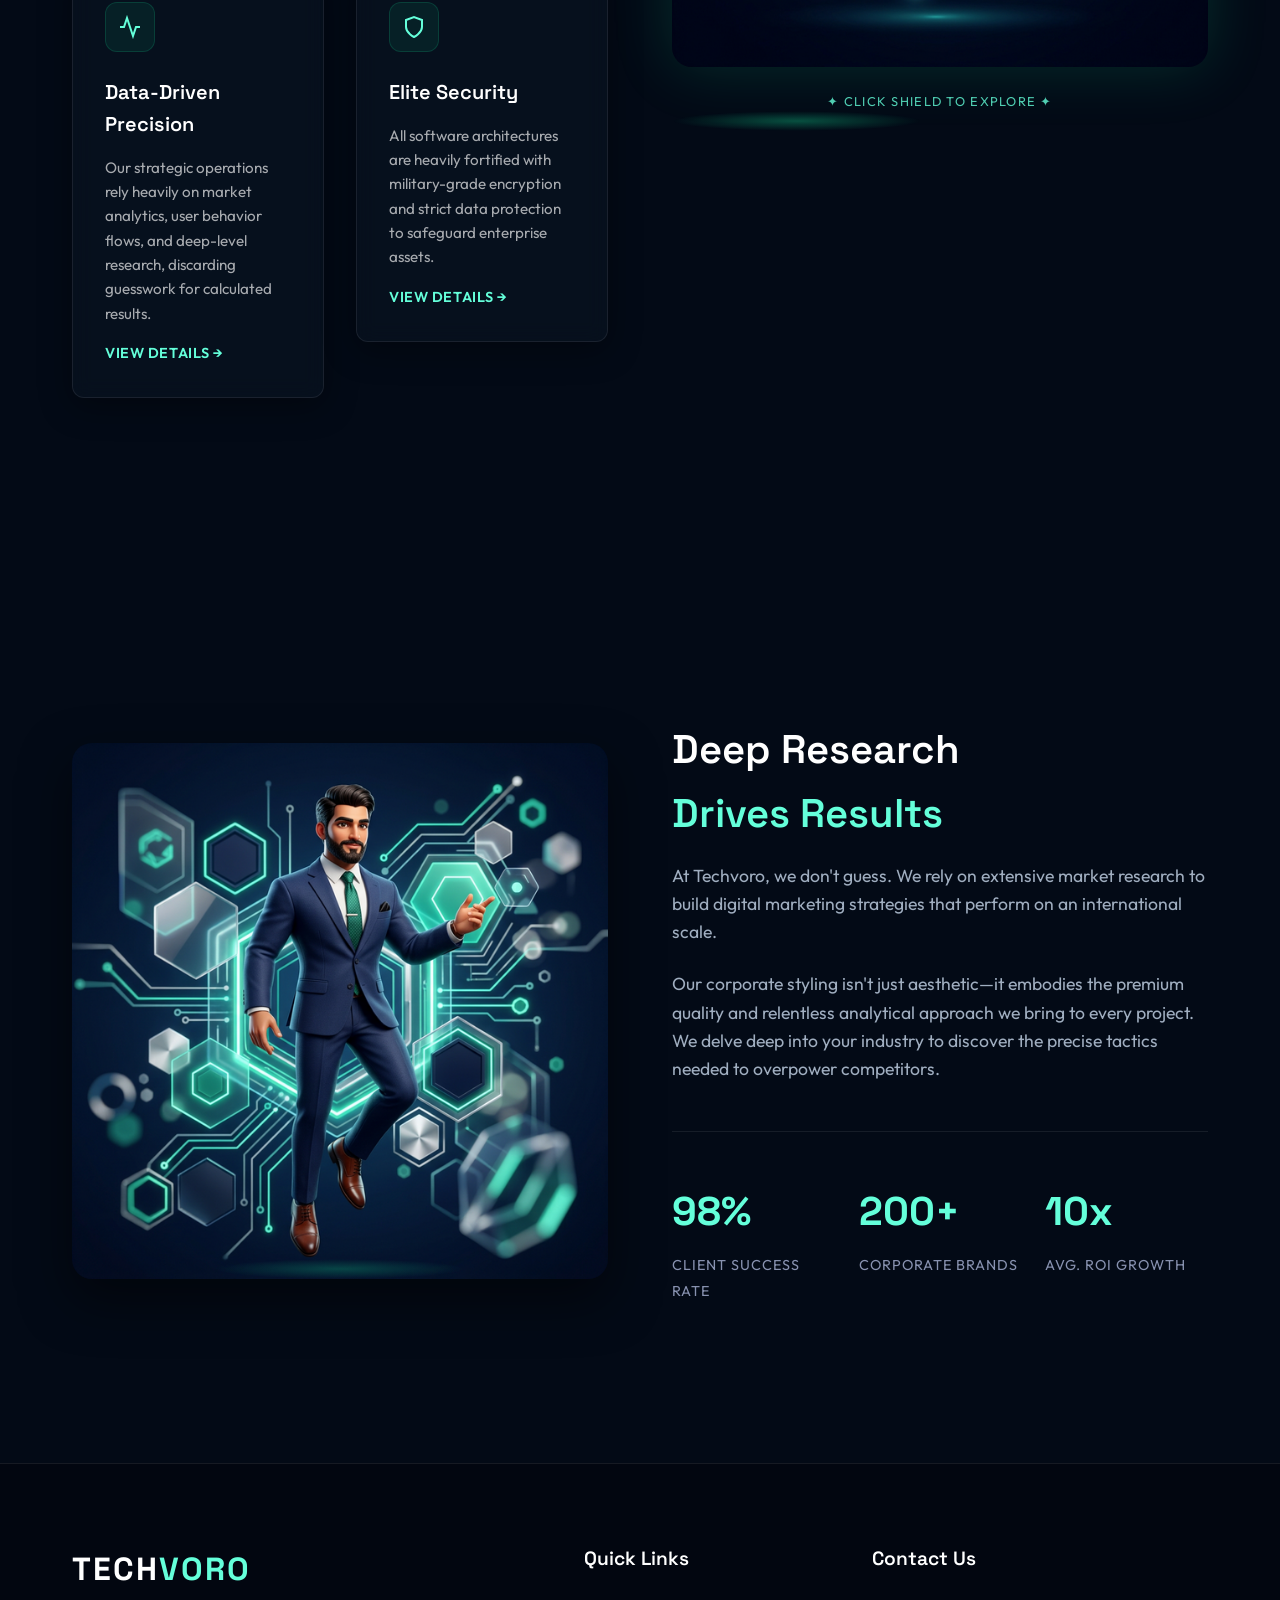
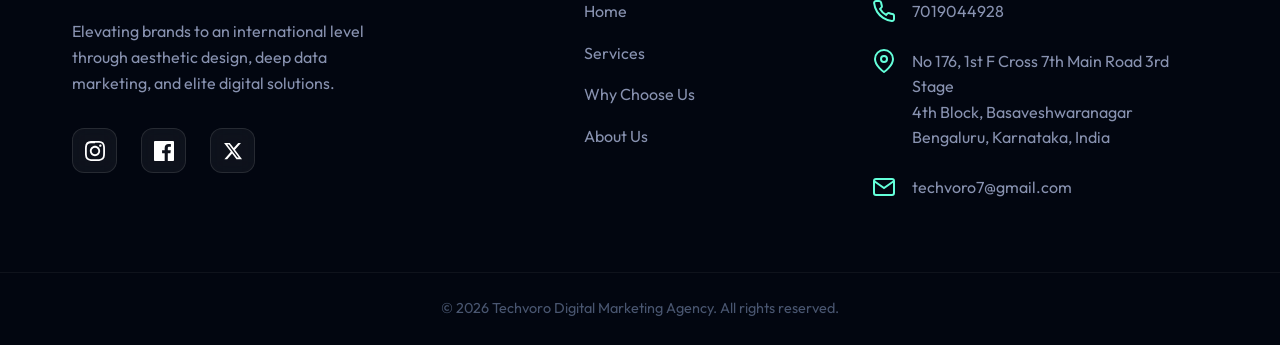
==== commit 740237b3: "feat: clickable shield opens Why-Us modal with 4-column glassmorphism layout" ====
--- a/index.html
+++ b/index.html
@@ -292,8 +292,9 @@
             </div>
             <div class="why-us-image-container fade-in-up" data-delay="300">
                 <div class="interactive-shield-3d wrapper-3d" style="perspective: 1000px; transform-style: preserve-3d;">
-                    <img src="assets/images/why_us_shield.png" alt="Premium 3D Tech Shield" class="shield-img" style="max-width: 100%; border-radius: 20px; box-shadow: 0 0 60px rgba(16, 185, 129, 0.2), inset 0 0 20px rgba(255, 255, 255, 0.05); transition: transform 0.5s ease-out;">
+                    <img id="shield-trigger" src="assets/images/why_us_shield.png" alt="Premium 3D Tech Shield — Click to explore" class="shield-img" title="Click to explore our advantages" style="max-width: 100%; border-radius: 20px; box-shadow: 0 0 60px rgba(16, 185, 129, 0.2), inset 0 0 20px rgba(255, 255, 255, 0.05); transition: transform 0.5s ease-out, box-shadow 0.3s ease; cursor: pointer;">
                     <div class="glow-underneath shield-glow" style="bottom: -20px; background: radial-gradient(ellipse at center, rgba(16, 185, 129, 0.4) 0%, rgba(0,0,0,0) 70%);"></div>
+                    <p style="text-align:center; color: var(--color-accent); font-size: 0.8rem; letter-spacing: 0.1em; text-transform: uppercase; margin-top: 1rem; opacity: 0.8;">✦ Click Shield to Explore ✦</p>
                 </div>
             </div>
         </div>
@@ -385,5 +386,90 @@
         </div>
     </footer>
 
+    <!-- ===== WHY US MODAL ===== -->
+    <div id="why-us-modal" class="modal-overlay" role="dialog" aria-modal="true" aria-label="Why Choose Techvoro">
+        <div class="modal-container">
+            <!-- Close Button -->
+            <button id="modal-close" class="modal-close" aria-label="Close">
+                <svg viewBox="0 0 24 24" fill="none" stroke="currentColor" stroke-width="2.5" width="22" height="22"><line x1="18" y1="6" x2="6" y2="18"/><line x1="6" y1="6" x2="18" y2="18"/></svg>
+            </button>
+
+            <!-- Header -->
+            <div class="modal-header">
+                <div class="modal-badge">Our Advantage</div>
+                <h2>Why Choose <span class="accent">Techvoro</span></h2>
+                <p>We engineer digital supremacy. Here is why international corporate clients trust us.</p>
+            </div>
+
+            <!-- 4-Column Grid -->
+            <div class="modal-grid">
+                <!-- Pillar 1 -->
+                <div class="modal-card">
+                    <div class="modal-card-icon">
+                        <svg viewBox="0 0 24 24" fill="none" stroke="currentColor" stroke-width="2"><circle cx="12" cy="12" r="10"/><polyline points="12 6 12 12 16 14"/></svg>
+                    </div>
+                    <h3>Timely Execution</h3>
+                    <p>Agile sprint methodologies guarantee rigorous deployment timelines without compromising quality.</p>
+                    <ul class="modal-list">
+                        <li>Strict adherence to project milestones</li>
+                        <li>Transparent real-time progress updates</li>
+                        <li>Resource allocation optimization</li>
+                        <li>Final QA and performance testing protocols</li>
+                    </ul>
+                </div>
+
+                <!-- Pillar 2 -->
+                <div class="modal-card">
+                    <div class="modal-card-icon">
+                        <svg viewBox="0 0 24 24" fill="none" stroke="currentColor" stroke-width="2"><path d="M12 2L2 7l10 5 10-5-10-5zM2 17l10 5 10-5M2 12l10 5 10-5"/></svg>
+                    </div>
+                    <h3>Unparalleled Aesthetics</h3>
+                    <p>We combine deep data insights with a hyper-focused luxury design standard.</p>
+                    <ul class="modal-list">
+                        <li>Custom typography and color palettes</li>
+                        <li>Visually stunning motion graphics</li>
+                        <li>Seamless user experience (UX) design</li>
+                        <li>Pixel-perfect front-end implementation</li>
+                    </ul>
+                </div>
+
+                <!-- Pillar 3 -->
+                <div class="modal-card">
+                    <div class="modal-card-icon">
+                        <svg viewBox="0 0 24 24" fill="none" stroke="currentColor" stroke-width="2"><polyline points="22 12 18 12 15 21 9 3 6 12 2 12"/></svg>
+                    </div>
+                    <h3>Data-Driven Precision</h3>
+                    <p>Strategic operations rely on market analytics and deep-level research for calculated results.</p>
+                    <ul class="modal-list">
+                        <li>Advanced user segmentation and targeting</li>
+                        <li>Multi-channel ROI tracking and analysis</li>
+                        <li>A/B testing for continuous optimization</li>
+                        <li>Data-backed content strategy development</li>
+                    </ul>
+                </div>
+
+                <!-- Pillar 4 -->
+                <div class="modal-card">
+                    <div class="modal-card-icon">
+                        <svg viewBox="0 0 24 24" fill="none" stroke="currentColor" stroke-width="2"><path d="M12 22s8-4 8-10V5l-8-3-8 3v7c0 6 8 10 8 10z"/></svg>
+                    </div>
+                    <h3>Elite Security</h3>
+                    <p>All architectures are fortified with military-grade encryption and strict data protection.</p>
+                    <ul class="modal-list">
+                        <li>Robust firewalls and DDoS protection</li>
+                        <li>Regular security audits and updates</li>
+                        <li>Compliance with industry standards</li>
+                        <li>Disaster recovery and backup solutions</li>
+                    </ul>
+                </div>
+            </div>
+
+            <!-- CTA -->
+            <div class="modal-footer">
+                <a href="https://wa.me/917019044928?text=Hey%20Techvoro,%20I'd%20like%20to%20know%20more!" target="_blank" class="btn btn-primary">Get Started on WhatsApp</a>
+            </div>
+        </div>
+    </div>
+
 </body>
 </html>
--- a/css/style.css
+++ b/css/style.css
@@ -1092,3 +1092,252 @@
         height: 40px;
     }
 }
+
+/* ===========================
+   WHY US MODAL
+=========================== */
+
+/* --- Overlay --- */
+.modal-overlay {
+    position: fixed;
+    inset: 0;
+    z-index: 9999;
+    display: flex;
+    align-items: center;
+    justify-content: center;
+    padding: 1.5rem;
+    background: rgba(2, 8, 20, 0.85);
+    backdrop-filter: blur(12px);
+    -webkit-backdrop-filter: blur(12px);
+    opacity: 0;
+    visibility: hidden;
+    transition: opacity 0.35s ease, visibility 0.35s ease;
+    overflow-y: auto;
+}
+
+.modal-overlay.is-open {
+    opacity: 1;
+    visibility: visible;
+}
+
+/* --- Container (glass card) --- */
+.modal-container {
+    position: relative;
+    width: 100%;
+    max-width: 1100px;
+    background: rgba(10, 25, 50, 0.92);
+    border: 1px solid rgba(16, 185, 129, 0.25);
+    border-radius: 24px;
+    box-shadow:
+        0 0 80px rgba(16, 185, 129, 0.12),
+        0 30px 80px rgba(0, 0, 0, 0.6),
+        inset 0 1px 0 rgba(255,255,255,0.05);
+    padding: 3rem 3rem 2.5rem;
+    transform: translateY(30px) scale(0.97);
+    transition: transform 0.4s cubic-bezier(0.16, 1, 0.3, 1);
+    overflow: hidden;
+}
+
+/* Decorative top accent line */
+.modal-container::before {
+    content: '';
+    position: absolute;
+    top: -1px;
+    left: 0;
+    right: 0;
+    height: 2px;
+    background: linear-gradient(90deg, transparent, rgba(16, 185, 129, 0.7) 40%, rgba(16, 185, 129, 0.7) 60%, transparent);
+    border-radius: 24px 24px 0 0;
+}
+
+.modal-overlay.is-open .modal-container {
+    transform: translateY(0) scale(1);
+}
+
+/* --- Close button --- */
+.modal-close {
+    position: absolute;
+    top: 1.25rem;
+    right: 1.25rem;
+    width: 38px;
+    height: 38px;
+    background: rgba(255, 255, 255, 0.05);
+    border: 1px solid rgba(255, 255, 255, 0.1);
+    border-radius: 50%;
+    color: rgba(255, 255, 255, 0.6);
+    display: flex;
+    align-items: center;
+    justify-content: center;
+    cursor: pointer;
+    transition: all 0.25s ease;
+    z-index: 10;
+}
+
+.modal-close:hover {
+    background: rgba(16, 185, 129, 0.15);
+    border-color: rgba(16, 185, 129, 0.5);
+    color: #fff;
+    transform: rotate(90deg);
+}
+
+/* --- Modal Header --- */
+.modal-header {
+    text-align: center;
+    margin-bottom: 2.5rem;
+}
+
+.modal-badge {
+    display: inline-block;
+    font-size: 0.75rem;
+    font-weight: 600;
+    letter-spacing: 0.15em;
+    text-transform: uppercase;
+    color: var(--color-accent);
+    border: 1px solid rgba(16, 185, 129, 0.3);
+    background: rgba(16, 185, 129, 0.08);
+    padding: 0.3rem 1rem;
+    border-radius: 50px;
+    margin-bottom: 1rem;
+}
+
+.modal-header h2 {
+    font-size: clamp(1.8rem, 3vw, 2.6rem);
+    font-weight: 700;
+    color: var(--color-heading);
+    margin-bottom: 0.6rem;
+    line-height: 1.2;
+}
+
+.modal-header p {
+    color: rgba(255, 255, 255, 0.55);
+    max-width: 560px;
+    margin: 0 auto;
+    font-size: 0.95rem;
+    line-height: 1.7;
+}
+
+/* --- 4-Column Grid --- */
+.modal-grid {
+    display: grid;
+    grid-template-columns: repeat(4, 1fr);
+    gap: 1.25rem;
+    margin-bottom: 2.5rem;
+}
+
+/* --- Individual card inside modal --- */
+.modal-card {
+    background: rgba(255, 255, 255, 0.03);
+    border: 1px solid rgba(16, 185, 129, 0.12);
+    border-radius: 16px;
+    padding: 1.5rem 1.25rem;
+    position: relative;
+    overflow: hidden;
+    transition: border-color 0.3s ease, background 0.3s ease, transform 0.3s ease;
+}
+
+.modal-card::after {
+    content: '';
+    position: absolute;
+    top: 0; left: 0; right: 0;
+    height: 2px;
+    background: linear-gradient(90deg, transparent, rgba(16, 185, 129, 0.45), transparent);
+    border-radius: 16px 16px 0 0;
+    opacity: 0;
+    transition: opacity 0.3s ease;
+}
+
+.modal-card:hover {
+    border-color: rgba(16, 185, 129, 0.35);
+    background: rgba(16, 185, 129, 0.05);
+    transform: translateY(-4px);
+}
+
+.modal-card:hover::after {
+    opacity: 1;
+}
+
+.modal-card-icon {
+    width: 48px;
+    height: 48px;
+    background: rgba(16, 185, 129, 0.1);
+    border: 1px solid rgba(16, 185, 129, 0.3);
+    border-radius: 12px;
+    display: flex;
+    align-items: center;
+    justify-content: center;
+    margin-bottom: 1.1rem;
+    color: var(--color-accent);
+}
+
+.modal-card-icon svg {
+    width: 22px;
+    height: 22px;
+}
+
+.modal-card h3 {
+    font-size: 1rem;
+    font-weight: 700;
+    color: var(--color-heading);
+    margin-bottom: 0.6rem;
+    line-height: 1.3;
+}
+
+.modal-card > p {
+    font-size: 0.85rem;
+    color: rgba(255, 255, 255, 0.55);
+    line-height: 1.7;
+    margin-bottom: 1rem;
+}
+
+/* --- Bullet list inside modal card --- */
+.modal-list {
+    list-style: none;
+    padding: 0;
+    margin: 0;
+    border-top: 1px solid rgba(16, 185, 129, 0.15);
+    padding-top: 0.9rem;
+}
+
+.modal-list li {
+    font-size: 0.82rem;
+    color: rgba(160, 174, 192, 0.85);
+    padding-left: 1.1rem;
+    position: relative;
+    margin-bottom: 0.45rem;
+    line-height: 1.5;
+}
+
+.modal-list li::before {
+    content: '›';
+    position: absolute;
+    left: 0;
+    color: var(--color-accent);
+    font-weight: 700;
+    font-size: 1rem;
+    line-height: 1.25;
+}
+
+/* --- Modal Footer CTA --- */
+.modal-footer {
+    display: flex;
+    justify-content: center;
+    border-top: 1px solid rgba(255, 255, 255, 0.06);
+    padding-top: 2rem;
+}
+
+/* --- Shield hover hint --- */
+#shield-trigger:hover {
+    box-shadow: 0 0 80px rgba(16, 185, 129, 0.45), 0 0 30px rgba(16, 185, 129, 0.2) !important;
+    transform: scale(1.03);
+}
+
+/* --- Responsive breakpoints --- */
+@media (max-width: 960px) {
+    .modal-grid { grid-template-columns: 1fr 1fr; }
+    .modal-container { padding: 2.5rem 2rem 2rem; }
+}
+
+@media (max-width: 576px) {
+    .modal-grid { grid-template-columns: 1fr; }
+    .modal-container { padding: 2rem 1.25rem 1.5rem; }
+}
